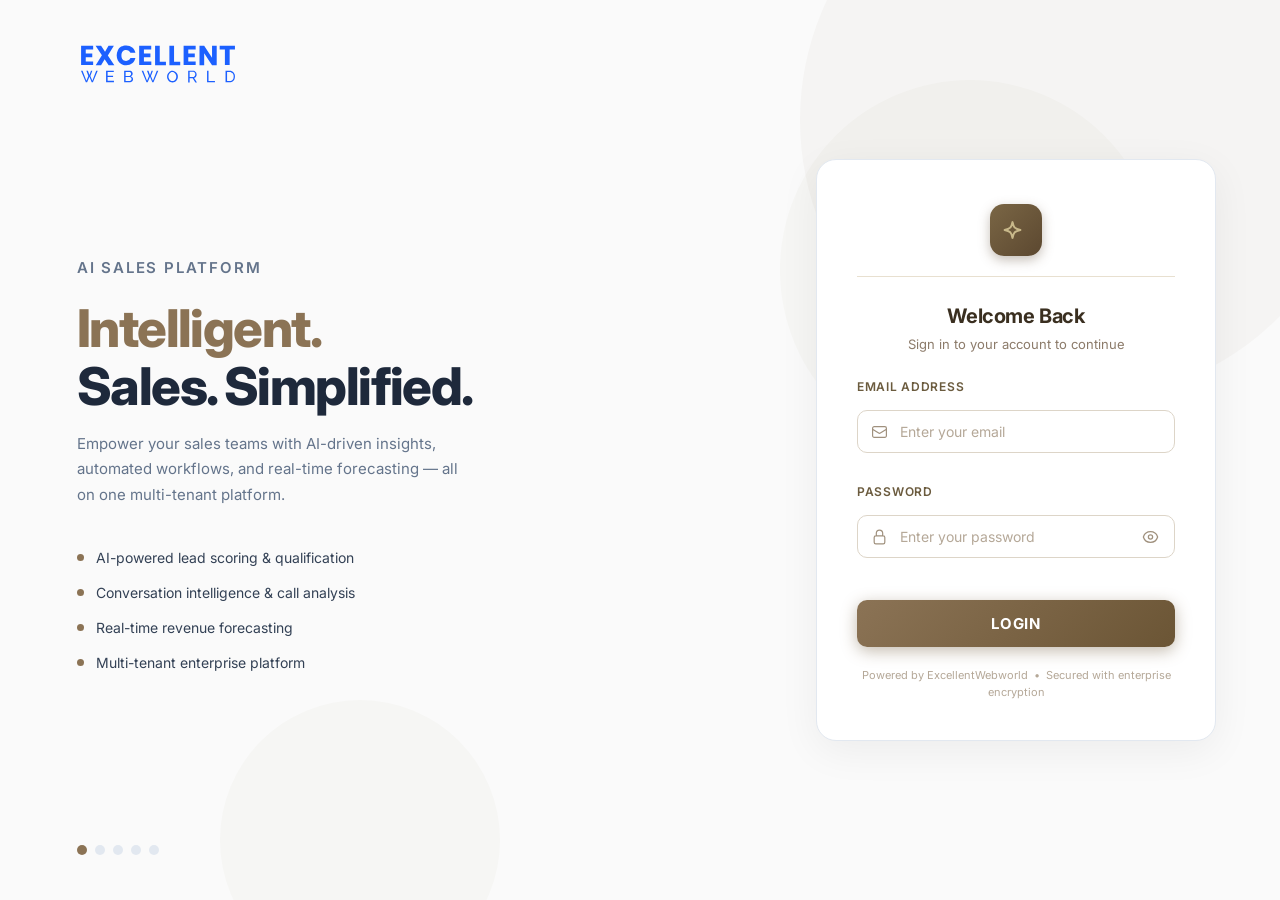
==== frontend/pages/login.html @ ac45c40f "feat: implement initial backend API, database models, migrations, authentication, and frontend UI" ====
<!DOCTYPE html>
<html lang="en">
<head>
  <meta charset="UTF-8" />
  <meta name="viewport" content="width=device-width, initial-scale=1.0" />
  <meta name="description" content="Sign in to AI Sales Assistant — the intelligent SaaS platform for modern sales teams." />
  <title>Sign In — AI Sales Assistant</title>
  <link rel="stylesheet" href="../assets/css/global.css" />
  <link rel="stylesheet" href="../assets/css/login.css" />
</head>
<body>

<div class="login-page" role="main">

  <!-- Decorative circle (third one, placed via element) -->
  <div class="circle-deco" aria-hidden="true"></div>

  <!-- ================================================================
       LEFT — Brand panel
       ================================================================ -->
  <section class="login-brand" aria-hidden="true">

    <!-- Company logo (ExcellentWebworld) — top-left -->
    <div class="brand-logo">
      <svg xmlns="http://www.w3.org/2000/svg" viewBox="0 0 199.9 47.3"
           style="height:38px;width:auto;fill:#1c60ff;" aria-label="ExcellentWebworld">
        <path d="M10.9,5.7v5h8.1v4.4h-8.1v5.3h9.2v4.6H5.1V1h15v4.6h-9.2Z"/>
        <path d="M39.4,25.1l-5-7.4-4.4,7.4h-6.7l7.7-12.4L23.1,1h6.9l4.9,7.3,4.3-7.3h6.7l-7.5,12.1,8.1,12h-7Z"/>
        <path d="M68.8,3.2c2,1.6,3.3,3.8,3.9,6.6h-6.2c-.5-1.1-1.2-2-2.1-2.6-1-.7-2-1-3.4-1s-3.1.6-4.2,1.8c-1.1,1.3-1.5,2.9-1.5,5s.5,3.8,1.5,5c1.1,1.3,2.4,1.8,4.2,1.8s2.4-.3,3.4-1c1-.7,1.6-1.5,2.1-2.6h6.2c-.6,2.7-1.9,4.9-3.9,6.5-2,1.6-4.5,2.4-7.6,2.4s-4.4-.5-6.2-1.5c-1.7-1.1-3.1-2.5-4.1-4.4s-1.5-4-1.5-6.4.5-4.5,1.5-6.4,2.3-3.3,4.1-4.4,3.9-1.5,6.2-1.5c3.1,0,5.6.9,7.6,2.5Z"/>
        <path d="M83.3,5.7v5h8.1v4.4h-8.1v5.3h9.2v4.6h-15.1V1h15v4.6h-9.1Z"/>
        <path d="M103,20.7h7.7v4.5h-13.5V1h5.8v19.6Z"/>
        <path d="M120.8,20.7h7.7v4.5h-13.5V1h5.8v19.6h0Z"/>
        <path d="M138.5,5.7v5h8.1v4.4h-8.1v5.3h9.2v4.6h-15V1h15v4.6h-9.2Z"/>
        <path d="M173.9,25.1h-5.8l-9.8-14.7v14.8h-5.8V1h5.8l9.8,14.9V1h5.8v24.1h0Z"/>
        <path d="M196.6,1v4.6h-6.6v19.4h-5.9V5.7h-6.5V1h19Z"/>
        <path d="M11.9,32.2h1.7l1.9,5,1.9-5h1.7l-2.5,6.3,2.5,5.9,4.8-12.3h1.9l-6,14.3h-1.5l-2.8-6.8-2.9,6.8h-1.6l-6-14.3h1.9l4.8,12.3,2.4-5.9-2.4-6.3Z"/>
        <path d="M46,44.8v1.6h-9.8v-14.4h9.6v1.6h-7.7v4.6h6.8v1.5h-6.8v4.9s7.9,0,7.9,0Z"/>
        <path d="M69.7,42.7c0,.6,0,1.1-.3,1.5s-.5.9-.9,1.2-.9.6-1.4.8-1.1.3-1.6.3h-6.8v-14.4h7.2c.5,0,1,0,1.4.3s.8.5,1.1.9c.3.4.5.8.7,1.2.2.5.2.9.2,1.4s-.2,1.4-.6,1.9-.9,1.1-1.5,1.4c.8.3,1.5.7,1.9,1.4.5.7.7,1.5.7,2.3ZM60.5,33.7v4.8h4.5c.3,0,.6,0,.9-.2.3,0,.5-.3.7-.5s.4-.5.5-.8.2-.6.2-1,0-.7-.2-1-.3-.6-.4-.8c-.2-.2-.4-.4-.7-.5-.2-.2-.5-.2-.8-.2h-4.7ZM67.9,42.4c0-.3,0-.7-.2-1s-.3-.6-.5-.8-.4-.4-.7-.6c-.3,0-.6-.2-.9-.2h-5.1v4.9h5c.3,0,.7,0,1-.2s.6-.3.8-.6c.2-.2.4-.5.5-.8,0-.2,0-.6,0-.9Z"/>
        <path d="M87.3,32.2h1.7l1.9,5,1.9-5h1.7l-2.5,6.3,2.5,5.9,4.8-12.3h1.9l-6,14.3h-1.5l-2.8-6.8-2.9,6.8h-1.5l-6-14.3h1.9l4.8,12.3,2.4-5.9-2.5-6.3Z"/>
        <path d="M118.9,46.6c-1,0-1.9-.2-2.8-.6-.9-.4-1.5-1-2.1-1.6s-1.1-1.5-1.4-2.3-.5-1.7-.5-2.7.2-1.8.5-2.7c.4-.9.8-1.6,1.5-2.3s1.4-1.3,2.1-1.6c.9-.4,1.7-.6,2.7-.6s1.9.2,2.7.7,1.5,1,2.1,1.6,1.1,1.5,1.4,2.3.5,1.7.5,2.6-.2,1.8-.5,2.7c-.4.9-.8,1.6-1.5,2.3-.6.7-1.4,1.2-2.1,1.6-.8.4-1.6.6-2.6.6ZM113.9,39.2c0,.8,0,1.5.4,2.1.2.7.6,1.3,1,1.8.4.5,1,1,1.5,1.3s1.3.5,2,.5,1.5-.2,2-.5,1.2-.8,1.5-1.3.8-1.2,1-1.8.3-1.4.3-2,0-1.5-.4-2.1c-.2-.7-.6-1.3-1-1.8-.5-.5-1-1-1.5-1.3s-1.3-.5-2-.5-1.5.2-2,.5-1.2.8-1.5,1.3-.8,1.2-1,1.8c-.2.7-.3,1.4-.3,2Z"/>
        <path d="M138.4,46.5v-14.4h6.2c.7,0,1.3,0,1.7.4s1,.6,1.4,1.1.7,1,.9,1.5c.2.6.3,1.1.3,1.6s0,1-.2,1.5-.4.9-.6,1.3-.6.7-1,1-.8.5-1.3.6l3.5,5.5h-2l-3.3-5.1h-3.8v5.1h-1.8ZM140.2,39.7h4.4c.4,0,.7,0,1.1-.3s.6-.4.8-.7.4-.6.5-1,.2-.8.2-1.2,0-.8-.2-1.2-.3-.7-.6-1c-.2-.3-.5-.5-.9-.7-.3-.2-.7-.2-1-.2h-4.3v6.1h0Z"/>
        <path d="M161.9,46.5v-14.4h1.8v12.8h8v1.6h-9.9Z"/>
        <path d="M184.9,46.5v-14.4h4.9c1.2,0,2.1.2,3,.6s1.5.9,2.1,1.5c.6.7,1,1.5,1.3,2.3s.4,1.8.4,2.8-.2,2.1-.5,3c-.3.9-.8,1.6-1.4,2.2s-1.4,1.2-2.2,1.5c-.9.4-1.8.5-2.9.5.2,0-4.7,0-4.7,0ZM195,39.2c0-.8,0-1.5-.3-2.2s-.6-1.3-1-1.7c-.5-.5-1-.9-1.6-1.2s-1.4-.4-2.1-.4h-3.2v11.1h3.2c.9,0,1.5,0,2.2-.4s1.2-.7,1.6-1.2c.4-.5.8-1.1,1-1.7,0-.8.2-1.5.2-2.3Z"/>
      </svg>
    </div>

    <!-- Main hero content -->
    <div class="brand-body">
      <!-- Headline -->
      <div class="brand-headline">
        <p class="brand-tagline">AI Sales Platform</p>
        <h1><em>Intelligent.</em><br>Sales. Simplified.</h1>
        <p>
          Empower your sales teams with AI-driven insights, automated workflows,
          and real-time forecasting — all on one multi-tenant platform.
        </p>
      </div>

      <!-- Feature bullets -->
      <ul class="brand-features">
        <li class="brand-feature">
          <span class="brand-feature-dot"></span>
          AI-powered lead scoring &amp; qualification
        </li>
        <li class="brand-feature">
          <span class="brand-feature-dot"></span>
          Conversation intelligence &amp; call analysis
        </li>
        <li class="brand-feature">
          <span class="brand-feature-dot"></span>
          Real-time revenue forecasting
        </li>
        <li class="brand-feature">
          <span class="brand-feature-dot"></span>
          Multi-tenant enterprise platform
        </li>
      </ul>
    </div>

    <!-- Decorative dots nav -->
    <div class="brand-nav-dots" aria-hidden="true">
      <span class="dot active"></span>
      <span class="dot"></span>
      <span class="dot"></span>
      <span class="dot"></span>
      <span class="dot"></span>
    </div>

  </section>

  <!-- ================================================================
       RIGHT — Login card
       ================================================================ -->
  <section class="login-form-panel">

    <!-- Mobile-only logo header (above card on mobile) -->
    <div class="mobile-brand-logo" aria-hidden="true">
      <svg xmlns="http://www.w3.org/2000/svg" viewBox="0 0 199.9 47.3"
           style="height:32px;width:auto;fill:#1c60ff;" aria-label="ExcellentWebworld">
        <path d="M10.9,5.7v5h8.1v4.4h-8.1v5.3h9.2v4.6H5.1V1h15v4.6h-9.2Z"/>
        <path d="M39.4,25.1l-5-7.4-4.4,7.4h-6.7l7.7-12.4L23.1,1h6.9l4.9,7.3,4.3-7.3h6.7l-7.5,12.1,8.1,12h-7Z"/>
        <path d="M68.8,3.2c2,1.6,3.3,3.8,3.9,6.6h-6.2c-.5-1.1-1.2-2-2.1-2.6-1-.7-2-1-3.4-1s-3.1.6-4.2,1.8c-1.1,1.3-1.5,2.9-1.5,5s.5,3.8,1.5,5c1.1,1.3,2.4,1.8,4.2,1.8s2.4-.3,3.4-1c1-.7,1.6-1.5,2.1-2.6h6.2c-.6,2.7-1.9,4.9-3.9,6.5-2,1.6-4.5,2.4-7.6,2.4s-4.4-.5-6.2-1.5c-1.7-1.1-3.1-2.5-4.1-4.4s-1.5-4-1.5-6.4.5-4.5,1.5-6.4,2.3-3.3,4.1-4.4,3.9-1.5,6.2-1.5c3.1,0,5.6.9,7.6,2.5Z"/>
        <path d="M83.3,5.7v5h8.1v4.4h-8.1v5.3h9.2v4.6h-15.1V1h15v4.6h-9.1Z"/>
        <path d="M103,20.7h7.7v4.5h-13.5V1h5.8v19.6Z"/>
        <path d="M120.8,20.7h7.7v4.5h-13.5V1h5.8v19.6h0Z"/>
        <path d="M138.5,5.7v5h8.1v4.4h-8.1v5.3h9.2v4.6h-15V1h15v4.6h-9.2Z"/>
        <path d="M173.9,25.1h-5.8l-9.8-14.7v14.8h-5.8V1h5.8l9.8,14.9V1h5.8v24.1h0Z"/>
        <path d="M196.6,1v4.6h-6.6v19.4h-5.9V5.7h-6.5V1h19Z"/>
        <path d="M11.9,32.2h1.7l1.9,5,1.9-5h1.7l-2.5,6.3,2.5,5.9,4.8-12.3h1.9l-6,14.3h-1.5l-2.8-6.8-2.9,6.8h-1.6l-6-14.3h1.9l4.8,12.3,2.4-5.9-2.4-6.3Z"/>
        <path d="M46,44.8v1.6h-9.8v-14.4h9.6v1.6h-7.7v4.6h6.8v1.5h-6.8v4.9s7.9,0,7.9,0Z"/>
        <path d="M69.7,42.7c0,.6,0,1.1-.3,1.5s-.5.9-.9,1.2-.9.6-1.4.8-1.1.3-1.6.3h-6.8v-14.4h7.2c.5,0,1,0,1.4.3s.8.5,1.1.9c.3.4.5.8.7,1.2.2.5.2.9.2,1.4s-.2,1.4-.6,1.9-.9,1.1-1.5,1.4c.8.3,1.5.7,1.9,1.4.5.7.7,1.5.7,2.3ZM60.5,33.7v4.8h4.5c.3,0,.6,0,.9-.2.3,0,.5-.3.7-.5s.4-.5.5-.8.2-.6.2-1,0-.7-.2-1-.3-.6-.4-.8c-.2-.2-.4-.4-.7-.5-.2-.2-.5-.2-.8-.2h-4.7ZM67.9,42.4c0-.3,0-.7-.2-1s-.3-.6-.5-.8-.4-.4-.7-.6c-.3,0-.6-.2-.9-.2h-5.1v4.9h5c.3,0,.7,0,1-.2s.6-.3.8-.6c.2-.2.4-.5.5-.8,0-.2,0-.6,0-.9Z"/>
        <path d="M87.3,32.2h1.7l1.9,5,1.9-5h1.7l-2.5,6.3,2.5,5.9,4.8-12.3h1.9l-6,14.3h-1.5l-2.8-6.8-2.9,6.8h-1.5l-6-14.3h1.9l4.8,12.3,2.4-5.9-2.5-6.3Z"/>
        <path d="M118.9,46.6c-1,0-1.9-.2-2.8-.6-.9-.4-1.5-1-2.1-1.6s-1.1-1.5-1.4-2.3-.5-1.7-.5-2.7.2-1.8.5-2.7c.4-.9.8-1.6,1.5-2.3s1.4-1.3,2.1-1.6c.9-.4,1.7-.6,2.7-.6s1.9.2,2.7.7,1.5,1,2.1,1.6,1.1,1.5,1.4,2.3.5,1.7.5,2.6-.2,1.8-.5,2.7c-.4.9-.8,1.6-1.5,2.3-.6.7-1.4,1.2-2.1,1.6-.8.4-1.6.6-2.6.6ZM113.9,39.2c0,.8,0,1.5.4,2.1.2.7.6,1.3,1,1.8.4.5,1,1,1.5,1.3s1.3.5,2,.5,1.5-.2,2-.5,1.2-.8,1.5-1.3.8-1.2,1-1.8.3-1.4.3-2,0-1.5-.4-2.1c-.2-.7-.6-1.3-1-1.8-.5-.5-1-1-1.5-1.3s-1.3-.5-2-.5-1.5.2-2,.5-1.2.8-1.5,1.3-.8,1.2-1,1.8c-.2.7-.3,1.4-.3,2Z"/>
        <path d="M138.4,46.5v-14.4h6.2c.7,0,1.3,0,1.7.4s1,.6,1.4,1.1.7,1,.9,1.5c.2.6.3,1.1.3,1.6s0,1-.2,1.5-.4.9-.6,1.3-.6.7-1,1-.8.5-1.3.6l3.5,5.5h-2l-3.3-5.1h-3.8v5.1h-1.8ZM140.2,39.7h4.4c.4,0,.7,0,1.1-.3s.6-.4.8-.7.4-.6.5-1,.2-.8.2-1.2,0-.8-.2-1.2-.3-.7-.6-1c-.2-.3-.5-.5-.9-.7-.3-.2-.7-.2-1-.2h-4.3v6.1h0Z"/>
        <path d="M161.9,46.5v-14.4h1.8v12.8h8v1.6h-9.9Z"/>
        <path d="M184.9,46.5v-14.4h4.9c1.2,0,2.1.2,3,.6s1.5.9,2.1,1.5c.6.7,1,1.5,1.3,2.3s.4,1.8.4,2.8-.2,2.1-.5,3c-.3.9-.8,1.6-1.4,2.2s-1.4,1.2-2.2,1.5c-.9.4-1.8.5-2.9.5.2,0-4.7,0-4.7,0ZM195,39.2c0-.8,0-1.5-.3-2.2s-.6-1.3-1-1.7c-.5-.5-1-.9-1.6-1.2s-1.4-.4-2.1-.4h-3.2v11.1h3.2c.9,0,1.5,0,2.2-.4s1.2-.7,1.6-1.2c.4-.5.8-1.1,1-1.7,0-.8.2-1.5.2-2.3Z"/>
      </svg>
    </div>

    <div class="login-form-container">

      <!-- AI Sales badge mark -->
      <div class="card-logo">
        <div class="card-logo-mark" aria-hidden="true">
          <svg xmlns="http://www.w3.org/2000/svg" fill="none" viewBox="0 0 24 24"
               stroke-width="1.7" stroke="currentColor">
            <path stroke-linecap="round" stroke-linejoin="round"
                  d="M9.813 15.904 9 18.75l-.813-2.846a4.5 4.5 0 0 0-3.09-3.09L2.25 12l2.846-.813a4.5 4.5 0 0 0 3.09-3.09L9 5.25l.813 2.846a4.5 4.5 0 0 0 3.09 3.09L15.75 12l-2.846.813a4.5 4.5 0 0 0-3.09 3.091Z" />
          </svg>
        </div>
      </div>

      <div class="card-divider"></div>

      <!-- Form header -->
      <div class="login-form-header">
        <h2>Welcome Back</h2>
        <p>Sign in to your account to continue</p>
      </div>

      <!-- Error alert -->
      <div
        id="loginError"
        class="alert alert-error"
        role="alert"
        aria-live="polite"
        style="margin-bottom:12px;"
      ></div>

      <!-- Login form -->
      <form id="loginForm" novalidate autocomplete="on">

        <!-- Email -->
        <div class="form-group" style="margin-bottom:14px;">
          <label for="email" class="form-label">Email Address</label>
          <div class="input-icon-wrapper">
            <!-- envelope icon -->
            <svg class="input-icon" xmlns="http://www.w3.org/2000/svg" fill="none"
                 viewBox="0 0 24 24" stroke-width="1.7" stroke="currentColor">
              <path stroke-linecap="round" stroke-linejoin="round"
                    d="M21.75 6.75v10.5a2.25 2.25 0 0 1-2.25 2.25h-15a2.25 2.25 0 0 1-2.25-2.25V6.75m19.5 0A2.25 2.25 0 0 0 19.5 4.5h-15a2.25 2.25 0 0 0-2.25 2.25m19.5 0v.243a2.25 2.25 0 0 1-1.07 1.916l-7.5 4.615a2.25 2.25 0 0 1-2.36 0L3.32 8.91a2.25 2.25 0 0 1-1.07-1.916V6.75" />
            </svg>
            <input
              id="email"
              name="email"
              type="email"
              class="form-input"
              placeholder="Enter your email"
              autocomplete="email"
              required
              aria-required="true"
            />
          </div>
        </div>

        <!-- Password -->
        <div class="form-group" style="margin-bottom:6px;">
          <label for="password" class="form-label">Password</label>
          <div class="input-icon-wrapper input-password-wrapper">
            <!-- lock icon -->
            <svg class="input-icon" xmlns="http://www.w3.org/2000/svg" fill="none"
                 viewBox="0 0 24 24" stroke-width="1.7" stroke="currentColor">
              <path stroke-linecap="round" stroke-linejoin="round"
                    d="M16.5 10.5V6.75a4.5 4.5 0 1 0-9 0v3.75m-.75 11.25h10.5a2.25 2.25 0 0 0 2.25-2.25v-6.75a2.25 2.25 0 0 0-2.25-2.25H6.75a2.25 2.25 0 0 0-2.25 2.25v6.75a2.25 2.25 0 0 0 2.25 2.25Z" />
            </svg>
            <input
              id="password"
              name="password"
              type="password"
              class="form-input"
              placeholder="Enter your password"
              autocomplete="current-password"
              required
              aria-required="true"
            />
            <button
              type="button"
              id="passwordToggle"
              class="btn-password-toggle"
              aria-label="Show password"
            >
              <svg class="icon-eye" xmlns="http://www.w3.org/2000/svg" width="17" height="17"
                   fill="none" viewBox="0 0 24 24" stroke-width="1.8" stroke="currentColor">
                <path stroke-linecap="round" stroke-linejoin="round"
                      d="M2.036 12.322a1.012 1.012 0 0 1 0-.639C3.423 7.51 7.36 4.5 12 4.5c4.638 0 8.573 3.007 9.963 7.178.07.207.07.431 0 .639C20.577 16.49 16.64 19.5 12 19.5c-4.638 0-8.573-3.007-9.963-7.178Z" />
                <path stroke-linecap="round" stroke-linejoin="round" d="M15 12a3 3 0 1 1-6 0 3 3 0 0 1 6 0Z" />
              </svg>
              <svg class="icon-eye-off" xmlns="http://www.w3.org/2000/svg" width="17" height="17"
                   fill="none" viewBox="0 0 24 24" stroke-width="1.8" stroke="currentColor"
                   style="display:none">
                <path stroke-linecap="round" stroke-linejoin="round"
                      d="M3.98 8.223A10.477 10.477 0 0 0 1.934 12C3.226 16.338 7.244 19.5 12 19.5c.993 0 1.953-.138 2.863-.395M6.228 6.228A10.451 10.451 0 0 1 12 4.5c4.756 0 8.773 3.162 10.065 7.498a10.522 10.522 0 0 1-4.293 5.774M6.228 6.228 3 3m3.228 3.228 3.65 3.65m7.894 7.894L21 21m-3.228-3.228-3.65-3.65m0 0a3 3 0 1 0-4.243-4.243m4.242 4.242L9.88 9.88" />
              </svg>
            </button>
          </div>
        </div>

        <!-- Submit -->
        <button
          type="submit"
          id="loginBtn"
          class="btn-login"
          aria-label="Sign in"
          style="margin-top:20px;"
        >
          <span class="btn-login-spinner" aria-hidden="true"></span>
          <span class="btn-login-text">LOGIN</span>
        </button>

      </form>

      <!-- Footer -->
      <p class="login-form-footer">
        Powered by ExcellentWebworld &nbsp;•&nbsp; Secured with enterprise encryption
      </p>

    </div>
  </section>

</div>

<script src="../assets/js/config.js"></script>
<script src="../assets/js/api.js"></script>
<script src="../assets/js/auth.js"></script>
<script src="../assets/js/login.js"></script>

</body>
</html>
---- frontend/assets/css/global.css ----
/**
 * AI Sales Assistant — Global CSS
 * Light mode only. Restrained professional palette.
 * Primary accent: Indigo #4F46E5
 */

/* -----------------------------------------------------------------------
   Google Fonts
   ----------------------------------------------------------------------- */
@import url('https://fonts.googleapis.com/css2?family=Inter:wght@300;400;500;600;700&display=swap');

/* -----------------------------------------------------------------------
   Design Tokens
   ----------------------------------------------------------------------- */
:root {
  /* Brand — warm olive/brown */
  --color-primary:       #8B7355;
  --color-primary-dark:  #6B5535;
  --color-primary-light: #F5F0E6;

  /* Neutrals */
  --color-white:         #FFFFFF;
  --color-gray-50:       #F8FAFC;
  --color-gray-100:      #F1F5F9;
  --color-gray-200:      #E2E8F0;
  --color-gray-300:      #CBD5E1;
  --color-gray-400:      #94A3B8;
  --color-gray-500:      #64748B;
  --color-gray-600:      #475569;
  --color-gray-700:      #334155;
  --color-gray-800:      #1E293B;
  --color-gray-900:      #0F172A;

  /* Semantic */
  --color-text-primary:   var(--color-gray-800);
  --color-text-secondary: var(--color-gray-500);
  --color-text-muted:     var(--color-gray-400);
  --color-border:         var(--color-gray-200);
  --color-bg-body:        var(--color-gray-50);
  --color-bg-surface:     var(--color-white);

  /* Status */
  --color-success:  #10B981;
  --color-warning:  #F59E0B;
  --color-error:    #EF4444;
  --color-info:     #3B82F6;

  /* Spacing */
  --space-1:  4px;
  --space-2:  8px;
  --space-3:  12px;
  --space-4:  16px;
  --space-5:  20px;
  --space-6:  24px;
  --space-8:  32px;
  --space-10: 40px;
  --space-12: 48px;
  --space-16: 64px;

  /* Typography */
  --font-sans: 'Inter', -apple-system, BlinkMacSystemFont, 'Segoe UI', sans-serif;
  --font-size-xs:   11px;
  --font-size-sm:   13px;
  --font-size-base: 14px;
  --font-size-md:   15px;
  --font-size-lg:   16px;
  --font-size-xl:   18px;
  --font-size-2xl:  22px;
  --font-size-3xl:  28px;

  /* Radius */
  --radius-sm:  4px;
  --radius-md:  8px;
  --radius-lg:  12px;
  --radius-xl:  16px;
  --radius-full: 9999px;

  /* Shadows */
  --shadow-xs: 0 1px 2px 0 rgba(0,0,0,.05);
  --shadow-sm: 0 1px 3px 0 rgba(0,0,0,.08), 0 1px 2px -1px rgba(0,0,0,.06);
  --shadow-md: 0 4px 6px -1px rgba(0,0,0,.07), 0 2px 4px -2px rgba(0,0,0,.05);
  --shadow-lg: 0 10px 15px -3px rgba(0,0,0,.08), 0 4px 6px -4px rgba(0,0,0,.05);

  /* Transitions */
  --transition-fast:   150ms ease;
  --transition-normal: 200ms ease;
  --transition-slow:   300ms ease;

  /* Sidebar */
  --sidebar-width: 240px;
  --topbar-height: 60px;
}

/* -----------------------------------------------------------------------
   Reset & Base
   ----------------------------------------------------------------------- */
*, *::before, *::after {
  box-sizing: border-box;
  margin: 0;
  padding: 0;
}

html {
  font-size: 16px;
  -webkit-font-smoothing: antialiased;
  -moz-osx-font-smoothing: grayscale;
  text-rendering: optimizeLegibility;
}

body {
  font-family: var(--font-sans);
  font-size: var(--font-size-base);
  color: var(--color-text-primary);
  background-color: var(--color-bg-body);
  line-height: 1.5;
  min-height: 100vh;
}

a {
  color: var(--color-primary);
  text-decoration: none;
  transition: color var(--transition-fast);
}
a:hover { color: var(--color-primary-dark); }

button, input, select, textarea {
  font-family: inherit;
  font-size: inherit;
}

ul, ol { list-style: none; }

/* -----------------------------------------------------------------------
   Utilities
   ----------------------------------------------------------------------- */
.sr-only {
  position: absolute;
  width: 1px;
  height: 1px;
  padding: 0;
  margin: -1px;
  overflow: hidden;
  clip: rect(0,0,0,0);
  white-space: nowrap;
  border: 0;
}

.text-muted  { color: var(--color-text-muted); }
.text-sm     { font-size: var(--font-size-sm); }
.text-center { text-align: center; }
.font-medium { font-weight: 500; }
.font-semi   { font-weight: 600; }

/* -----------------------------------------------------------------------
   Btn
   ----------------------------------------------------------------------- */
.btn {
  display: inline-flex;
  align-items: center;
  justify-content: center;
  gap: var(--space-2);
  padding: 10px var(--space-5);
  border-radius: var(--radius-md);
  font-size: var(--font-size-sm);
  font-weight: 500;
  cursor: pointer;
  border: 1px solid transparent;
  transition: all var(--transition-normal);
  white-space: nowrap;
  outline: none;
  user-select: none;
}
.btn:focus-visible { box-shadow: 0 0 0 3px rgba(79,70,229,.3); }
.btn:disabled      { opacity: .55; cursor: not-allowed; }

.btn-primary {
  background: var(--color-primary);
  color: #fff;
  border-color: var(--color-primary);
}
.btn-primary:hover:not(:disabled) { background: var(--color-primary-dark); border-color: var(--color-primary-dark); }

.btn-ghost {
  background: transparent;
  color: var(--color-text-secondary);
  border-color: transparent;
}
.btn-ghost:hover:not(:disabled) { background: var(--color-gray-100); color: var(--color-text-primary); }

.btn-full { width: 100%; }

/* -----------------------------------------------------------------------
   Form elements
   ----------------------------------------------------------------------- */
.form-group { display: flex; flex-direction: column; gap: var(--space-2); }

.form-label {
  font-size: var(--font-size-sm);
  font-weight: 500;
  color: var(--color-text-primary);
}

.form-input {
  width: 100%;
  padding: 10px var(--space-4);
  border: 1px solid var(--color-border);
  border-radius: var(--radius-md);
  background: var(--color-white);
  color: var(--color-text-primary);
  font-size: var(--font-size-base);
  transition: border-color var(--transition-fast), box-shadow var(--transition-fast);
  outline: none;
}
.form-input::placeholder { color: var(--color-text-muted); }
.form-input:focus {
  border-color: var(--color-primary);
  box-shadow: 0 0 0 3px rgba(79,70,229,.12);
}
.form-input.error { border-color: var(--color-error); }

/* -----------------------------------------------------------------------
   Alert / message
   ----------------------------------------------------------------------- */
.alert {
  padding: var(--space-3) var(--space-4);
  border-radius: var(--radius-md);
  font-size: var(--font-size-sm);
  display: none;
}
.alert.show   { display: flex; align-items: center; gap: var(--space-2); }
.alert-error  { background: #FEF2F2; color: #991B1B; border: 1px solid #FECACA; }
.alert-success{ background: #F0FDF4; color: #166534; border: 1px solid #BBF7D0; }

/* -----------------------------------------------------------------------
   Badge
   ----------------------------------------------------------------------- */
.badge {
  display: inline-flex;
  align-items: center;
  padding: 2px 10px;
  border-radius: var(--radius-full);
  font-size: var(--font-size-xs);
  font-weight: 600;
  letter-spacing: .03em;
  text-transform: uppercase;
}
.badge-primary { background: var(--color-primary-light); color: var(--color-primary); }
.badge-success { background: #ECFDF5; color: #065F46; }
.badge-warning { background: #FFFBEB; color: #92400E; }
.badge-error   { background: #FEF2F2; color: #991B1B; }
---- frontend/assets/css/login.css ----
/**
 * Login page styles — Warm Olive/Brown palette inspired by reference design.
 * Light mode. Professional & attractive.
 */

/* -----------------------------------------------------------------------
   Page layout — full-page background with floating card
   ----------------------------------------------------------------------- */
/* -----------------------------------------------------------------------
   Page layout — clean light background with floating card
   ----------------------------------------------------------------------- */
.login-page {
  display: flex;
  min-height: 100vh;
  position: relative;
  overflow: hidden;
  background: #FAFAFA; /* clean neutral background */
}

/* Decorative subtle background accents (no heavy dark fills) */
.login-page::before {
  content: '';
  position: absolute;
  width: 560px;
  height: 560px;
  border-radius: 50%;
  background: rgba(139, 115, 85, 0.04);
  top: -160px;
  right: -80px;
  pointer-events: none;
  z-index: 0;
}

.login-page::after {
  content: '';
  position: absolute;
  width: 380px;
  height: 380px;
  border-radius: 50%;
  background: rgba(139, 115, 85, 0.03);
  top: 80px;
  right: 120px;
  pointer-events: none;
  z-index: 0;
}

.circle-deco {
  position: absolute;
  width: 280px;
  height: 280px;
  border-radius: 50%;
  background: rgba(139, 115, 85, 0.03);
  bottom: -80px;
  left: 220px;
  pointer-events: none;
  z-index: 0;
}

/* -----------------------------------------------------------------------
   Left brand content
   ----------------------------------------------------------------------- */
.login-brand {
  flex: 1;
  display: flex;
  flex-direction: column;
  justify-content: space-between;
  padding: clamp(32px, 5vh, 64px) clamp(32px, 6vw, 100px);
  position: relative;
  z-index: 1;
}

.brand-logo {
  margin-bottom: 0;
  display: flex;
  align-items: center;
}

.brand-logo img,
.brand-logo svg {
  height: 42px;
  width: auto;
  filter: none; /* official logo color */
}

/* Center main hero body vertically */
.brand-body {
  margin: auto 0;
  padding: 24px 0;
}

.brand-headline {
  max-width: 460px;
}

.brand-headline h1 {
  font-size: clamp(36px, 4.5vw, 52px);
  font-weight: 800;
  line-height: 1.1;
  color: #1E293B;
  letter-spacing: -.03em;
  margin-bottom: 16px;
}

.brand-headline h1 em {
  font-style: normal;
  color: #8B7355; /* warm brown accent */
}

.brand-tagline {
  font-size: 15px;
  font-weight: 600;
  color: #8B7355;
  text-transform: uppercase;
  letter-spacing: .12em;
  margin-bottom: 20px;
}

.brand-headline p {
  font-size: 15px;
  color: #64748B;
  line-height: 1.7;
  max-width: 400px;
}

/* Feature bullets */
.brand-features {
  margin-top: 40px;
  display: flex;
  flex-direction: column;
  gap: 14px;
}

.brand-feature {
  display: flex;
  align-items: center;
  gap: 12px;
  font-size: 14px;
  color: #334155;
}

.brand-feature-dot {
  width: 7px;
  height: 7px;
  border-radius: 50%;
  background: #8B7355;
  flex-shrink: 0;
}

/* Bottom dots nav */
.brand-nav-dots {
  display: flex;
  gap: 8px;
  margin-top: 0;
}

.dot {
  width: 10px;
  height: 10px;
  border-radius: 50%;
  background: #E2E8F0;
  cursor: pointer;
  transition: background 200ms ease;
}
.dot.active { background: #8B7355; }

/* Mobile logo above card */
.mobile-brand-logo {
  display: none;
  margin-bottom: 24px;
  text-align: center;
}

.mobile-brand-logo svg {
  height: 36px;
  width: auto;
  filter: none;
}

/* -----------------------------------------------------------------------
   Right — form card
   ----------------------------------------------------------------------- */
.login-form-panel {
  display: flex;
  flex-direction: column;
  align-items: center;
  justify-content: center;
  padding: clamp(24px, 4vh, 40px) clamp(32px, 5vw, 80px) clamp(24px, 4vh, 40px) clamp(24px, 3vw, 40px);
  position: relative;
  z-index: 1;
  flex-shrink: 0;
}

.login-form-container {
  background: #FFFFFF;
  border: 1px solid #E2E8F0;
  border-radius: 20px;
  padding: clamp(32px, 5vh, 44px) clamp(24px, 4vw, 40px) clamp(32px, 5vh, 40px);
  width: 100%;
  min-width: 340px;
  max-width: 400px;
  box-shadow: 0 10px 40px rgba(0, 0, 0, 0.06);
  position: relative;
}

/* Logo inside card (AI Sparkle Badge only) */
.card-logo {
  display: flex;
  flex-direction: column;
  align-items: center;
  margin-bottom: 20px;
}

.card-logo-mark {
  width: 52px;
  height: 52px;
  border-radius: 14px;
  background: linear-gradient(135deg, #7A6645 0%, #5C4830 100%);
  display: flex;
  align-items: center;
  justify-content: center;
  margin-bottom: 0;
  box-shadow: 0 4px 12px rgba(92,72,48,.35);
}

.card-logo-mark svg {
  width: 28px;
  height: 28px;
  stroke: #C8B88A;
}

/* Divider */
.card-divider {
  height: 1px;
  background: #E8E0D0;
  margin: 0 0 24px;
}

/* Form header */
.login-form-header {
  margin-bottom: 24px;
  text-align: center;
}

.login-form-header h2 {
  font-size: 20px;
  font-weight: 700;
  color: #3A2F20;
  letter-spacing: -.02em;
  margin-bottom: 4px;
}

.login-form-header p {
  font-size: 13px;
  color: #8C7B6A;
}

/* Form */
#loginForm {
  display: flex;
  flex-direction: column;
  gap: 16px;
}

/* Input with icon */
.input-icon-wrapper {
  position: relative;
}

.input-icon {
  position: absolute;
  left: 14px;
  top: 50%;
  transform: translateY(-50%);
  width: 17px;
  height: 17px;
  color: #A0917E;
  pointer-events: none;
}

.form-input {
  width: 100%;
  padding: 12px 14px 12px 42px;
  border: 1.5px solid #DDD5C8;
  border-radius: 10px;
  background: #FFFFFF;
  color: #3A2F20;
  font-size: 14px;
  font-family: var(--font-sans);
  transition: border-color 150ms ease, box-shadow 150ms ease;
  outline: none;
}

.form-input::placeholder { color: #B5A898; }

.form-input:focus {
  border-color: #8B7355;
  box-shadow: 0 0 0 3px rgba(139,115,85,.15);
}

.form-input.error {
  border-color: #C0392B;
}

/* Password toggle */
.input-password-wrapper {
  position: relative;
}

.input-password-wrapper .form-input {
  padding-right: 44px;
}

.btn-password-toggle {
  position: absolute;
  right: 12px;
  top: 50%;
  transform: translateY(-50%);
  background: none;
  border: none;
  cursor: pointer;
  color: #A0917E;
  padding: 4px;
  display: flex;
  align-items: center;
  border-radius: 4px;
  transition: color 150ms ease;
}
.btn-password-toggle:hover { color: #5C4830; }

/* Submit button */
.btn-login {
  margin-top: 8px;
  padding: 14px;
  font-size: 15px;
  font-weight: 700;
  letter-spacing: .06em;
  text-transform: uppercase;
  border-radius: 10px;
  background: linear-gradient(135deg, #8B7355 0%, #6B5535 100%);
  border: none;
  color: #FFFFFF;
  cursor: pointer;
  width: 100%;
  display: flex;
  align-items: center;
  justify-content: center;
  gap: 8px;
  transition: all 200ms ease;
  box-shadow: 0 4px 16px rgba(107,85,53,.4);
}

.btn-login:hover:not(:disabled) {
  background: linear-gradient(135deg, #7A6440 0%, #5A4428 100%);
  box-shadow: 0 6px 20px rgba(107,85,53,.5);
  transform: translateY(-1px);
}

.btn-login:disabled {
  opacity: .65;
  cursor: not-allowed;
  transform: none;
}

/* Loading spinner */
.btn-login-spinner {
  display: none;
  width: 18px;
  height: 18px;
  border: 2px solid rgba(255,255,255,.4);
  border-top-color: #fff;
  border-radius: 50%;
  animation: spin 0.65s linear infinite;
}
.btn-login.loading .btn-login-text   { display: none; }
.btn-login.loading .btn-login-spinner { display: block; }

@keyframes spin { to { transform: rotate(360deg); } }

/* Alert */
.alert {
  padding: 10px 14px;
  border-radius: 8px;
  font-size: 13px;
  display: none;
  align-items: center;
  gap: 8px;
}
.alert.show  { display: flex; }
.alert-error { background: #FEF0EE; color: #8B2A1E; border: 1px solid #F5C6C0; }

/* Footer */
.login-form-footer {
  margin-top: 20px;
  text-align: center;
  font-size: 11px;
  color: #B5A898;
  line-height: 1.5;
}

/* Form label */
.form-label {
  font-size: 12px;
  font-weight: 600;
  color: #6B5B3E;
  text-transform: uppercase;
  letter-spacing: .06em;
  margin-bottom: 6px;
  display: block;
}

.form-group {
  display: flex;
  flex-direction: column;
}

/* -----------------------------------------------------------------------
   Responsive
   ----------------------------------------------------------------------- */
@media (max-width: 900px) {
  .login-page { flex-direction: column; justify-content: center; align-items: center; }
  .login-brand { display: none; }
  .mobile-brand-logo { display: block; }
  .login-form-panel { padding: 40px 20px; width: 100%; }
  .login-form-container { width: 100%; max-width: 380px; }
}

@media (max-width: 480px) {
  .login-form-container { padding: 32px 24px; }
}
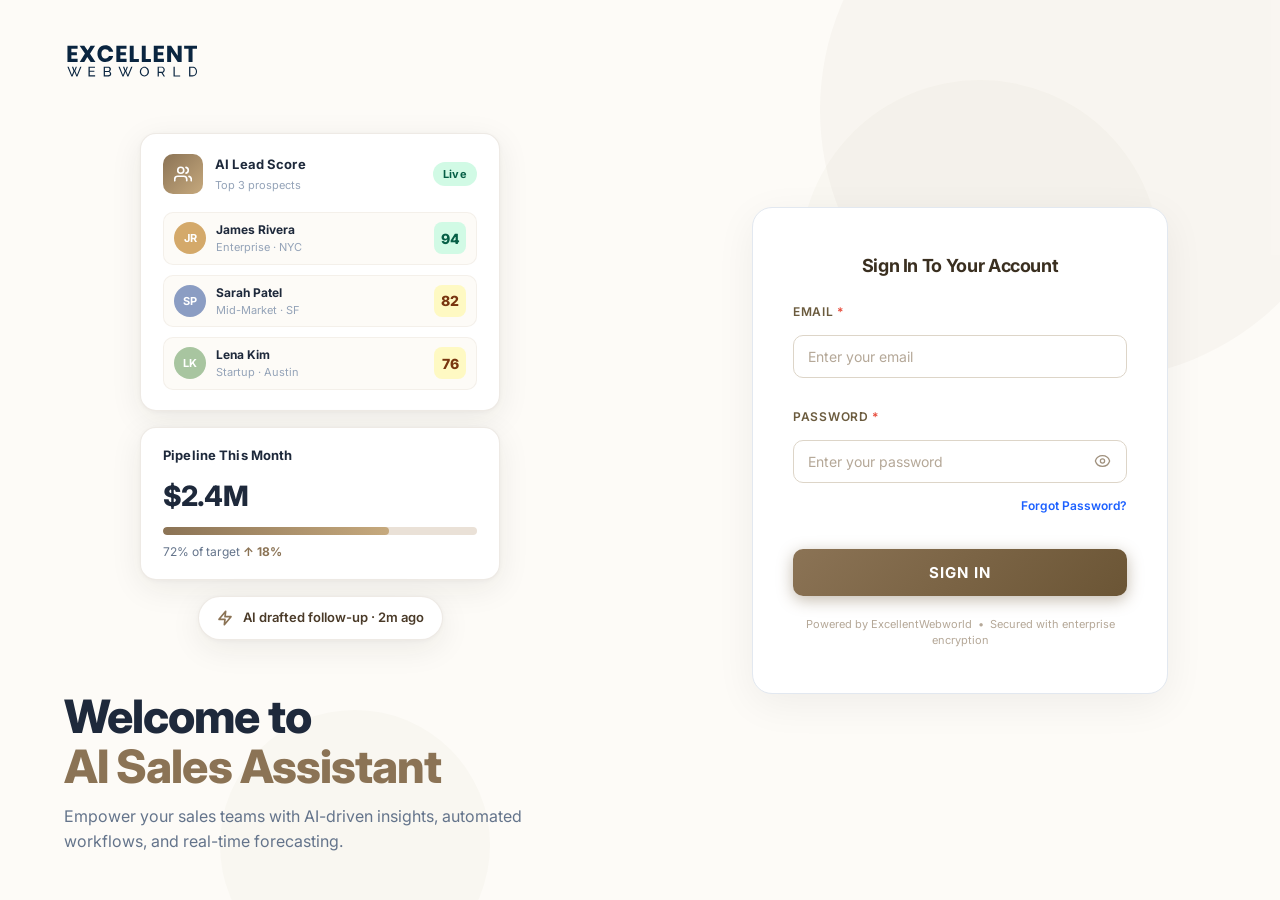
==== commit 2a062602: "feat: add login page frontend and backend environment template" ====
--- a/frontend/pages/login.html
+++ b/frontend/pages/login.html
@@ -20,70 +20,96 @@
        ================================================================ -->
   <section class="login-brand" aria-hidden="true">
 
-    <!-- Company logo (ExcellentWebworld) — top-left -->
-    <div class="brand-logo">
+    <div class="brand-logo" style="position: relative; margin-bottom: 24px;">
       <svg xmlns="http://www.w3.org/2000/svg" viewBox="0 0 199.9 47.3"
-           style="height:38px;width:auto;fill:#1c60ff;" aria-label="ExcellentWebworld">
-        <path d="M10.9,5.7v5h8.1v4.4h-8.1v5.3h9.2v4.6H5.1V1h15v4.6h-9.2Z"/>
-        <path d="M39.4,25.1l-5-7.4-4.4,7.4h-6.7l7.7-12.4L23.1,1h6.9l4.9,7.3,4.3-7.3h6.7l-7.5,12.1,8.1,12h-7Z"/>
-        <path d="M68.8,3.2c2,1.6,3.3,3.8,3.9,6.6h-6.2c-.5-1.1-1.2-2-2.1-2.6-1-.7-2-1-3.4-1s-3.1.6-4.2,1.8c-1.1,1.3-1.5,2.9-1.5,5s.5,3.8,1.5,5c1.1,1.3,2.4,1.8,4.2,1.8s2.4-.3,3.4-1c1-.7,1.6-1.5,2.1-2.6h6.2c-.6,2.7-1.9,4.9-3.9,6.5-2,1.6-4.5,2.4-7.6,2.4s-4.4-.5-6.2-1.5c-1.7-1.1-3.1-2.5-4.1-4.4s-1.5-4-1.5-6.4.5-4.5,1.5-6.4,2.3-3.3,4.1-4.4,3.9-1.5,6.2-1.5c3.1,0,5.6.9,7.6,2.5Z"/>
-        <path d="M83.3,5.7v5h8.1v4.4h-8.1v5.3h9.2v4.6h-15.1V1h15v4.6h-9.1Z"/>
-        <path d="M103,20.7h7.7v4.5h-13.5V1h5.8v19.6Z"/>
-        <path d="M120.8,20.7h7.7v4.5h-13.5V1h5.8v19.6h0Z"/>
-        <path d="M138.5,5.7v5h8.1v4.4h-8.1v5.3h9.2v4.6h-15V1h15v4.6h-9.2Z"/>
-        <path d="M173.9,25.1h-5.8l-9.8-14.7v14.8h-5.8V1h5.8l9.8,14.9V1h5.8v24.1h0Z"/>
-        <path d="M196.6,1v4.6h-6.6v19.4h-5.9V5.7h-6.5V1h19Z"/>
-        <path d="M11.9,32.2h1.7l1.9,5,1.9-5h1.7l-2.5,6.3,2.5,5.9,4.8-12.3h1.9l-6,14.3h-1.5l-2.8-6.8-2.9,6.8h-1.6l-6-14.3h1.9l4.8,12.3,2.4-5.9-2.4-6.3Z"/>
-        <path d="M46,44.8v1.6h-9.8v-14.4h9.6v1.6h-7.7v4.6h6.8v1.5h-6.8v4.9s7.9,0,7.9,0Z"/>
-        <path d="M69.7,42.7c0,.6,0,1.1-.3,1.5s-.5.9-.9,1.2-.9.6-1.4.8-1.1.3-1.6.3h-6.8v-14.4h7.2c.5,0,1,0,1.4.3s.8.5,1.1.9c.3.4.5.8.7,1.2.2.5.2.9.2,1.4s-.2,1.4-.6,1.9-.9,1.1-1.5,1.4c.8.3,1.5.7,1.9,1.4.5.7.7,1.5.7,2.3ZM60.5,33.7v4.8h4.5c.3,0,.6,0,.9-.2.3,0,.5-.3.7-.5s.4-.5.5-.8.2-.6.2-1,0-.7-.2-1-.3-.6-.4-.8c-.2-.2-.4-.4-.7-.5-.2-.2-.5-.2-.8-.2h-4.7ZM67.9,42.4c0-.3,0-.7-.2-1s-.3-.6-.5-.8-.4-.4-.7-.6c-.3,0-.6-.2-.9-.2h-5.1v4.9h5c.3,0,.7,0,1-.2s.6-.3.8-.6c.2-.2.4-.5.5-.8,0-.2,0-.6,0-.9Z"/>
-        <path d="M87.3,32.2h1.7l1.9,5,1.9-5h1.7l-2.5,6.3,2.5,5.9,4.8-12.3h1.9l-6,14.3h-1.5l-2.8-6.8-2.9,6.8h-1.5l-6-14.3h1.9l4.8,12.3,2.4-5.9-2.5-6.3Z"/>
-        <path d="M118.9,46.6c-1,0-1.9-.2-2.8-.6-.9-.4-1.5-1-2.1-1.6s-1.1-1.5-1.4-2.3-.5-1.7-.5-2.7.2-1.8.5-2.7c.4-.9.8-1.6,1.5-2.3s1.4-1.3,2.1-1.6c.9-.4,1.7-.6,2.7-.6s1.9.2,2.7.7,1.5,1,2.1,1.6,1.1,1.5,1.4,2.3.5,1.7.5,2.6-.2,1.8-.5,2.7c-.4.9-.8,1.6-1.5,2.3-.6.7-1.4,1.2-2.1,1.6-.8.4-1.6.6-2.6.6ZM113.9,39.2c0,.8,0,1.5.4,2.1.2.7.6,1.3,1,1.8.4.5,1,1,1.5,1.3s1.3.5,2,.5,1.5-.2,2-.5,1.2-.8,1.5-1.3.8-1.2,1-1.8.3-1.4.3-2,0-1.5-.4-2.1c-.2-.7-.6-1.3-1-1.8-.5-.5-1-1-1.5-1.3s-1.3-.5-2-.5-1.5.2-2,.5-1.2.8-1.5,1.3-.8,1.2-1,1.8c-.2.7-.3,1.4-.3,2Z"/>
-        <path d="M138.4,46.5v-14.4h6.2c.7,0,1.3,0,1.7.4s1,.6,1.4,1.1.7,1,.9,1.5c.2.6.3,1.1.3,1.6s0,1-.2,1.5-.4.9-.6,1.3-.6.7-1,1-.8.5-1.3.6l3.5,5.5h-2l-3.3-5.1h-3.8v5.1h-1.8ZM140.2,39.7h4.4c.4,0,.7,0,1.1-.3s.6-.4.8-.7.4-.6.5-1,.2-.8.2-1.2,0-.8-.2-1.2-.3-.7-.6-1c-.2-.3-.5-.5-.9-.7-.3-.2-.7-.2-1-.2h-4.3v6.1h0Z"/>
-        <path d="M161.9,46.5v-14.4h1.8v12.8h8v1.6h-9.9Z"/>
-        <path d="M184.9,46.5v-14.4h4.9c1.2,0,2.1.2,3,.6s1.5.9,2.1,1.5c.6.7,1,1.5,1.3,2.3s.4,1.8.4,2.8-.2,2.1-.5,3c-.3.9-.8,1.6-1.4,2.2s-1.4,1.2-2.2,1.5c-.9.4-1.8.5-2.9.5.2,0-4.7,0-4.7,0ZM195,39.2c0-.8,0-1.5-.3-2.2s-.6-1.3-1-1.7c-.5-.5-1-.9-1.6-1.2s-1.4-.4-2.1-.4h-3.2v11.1h3.2c.9,0,1.5,0,2.2-.4s1.2-.7,1.6-1.2c.4-.5.8-1.1,1-1.7,0-.8.2-1.5.2-2.3Z"/>
+           style="height:32px;width:auto;" aria-label="ExcellentWebworld">
+        <g fill="#0A2540">
+          <path d="M10.9,5.7v5h8.1v4.4h-8.1v5.3h9.2v4.6H5.1V1h15v4.6h-9.2Z"/>
+          <path d="M39.4,25.1l-5-7.4-4.4,7.4h-6.7l7.7-12.4L23.1,1h6.9l4.9,7.3,4.3-7.3h6.7l-7.5,12.1,8.1,12h-7Z"/>
+          <path d="M68.8,3.2c2,1.6,3.3,3.8,3.9,6.6h-6.2c-.5-1.1-1.2-2-2.1-2.6-1-.7-2-1-3.4-1s-3.1.6-4.2,1.8c-1.1,1.3-1.5,2.9-1.5,5s.5,3.8,1.5,5c1.1,1.3,2.4,1.8,4.2,1.8s2.4-.3,3.4-1c1-.7,1.6-1.5,2.1-2.6h6.2c-.6,2.7-1.9,4.9-3.9,6.5-2,1.6-4.5,2.4-7.6,2.4s-4.4-.5-6.2-1.5c-1.7-1.1-3.1-2.5-4.1-4.4s-1.5-4-1.5-6.4.5-4.5,1.5-6.4,2.3-3.3,4.1-4.4,3.9-1.5,6.2-1.5c3.1,0,5.6.9,7.6,2.5Z"/>
+          <path d="M83.3,5.7v5h8.1v4.4h-8.1v5.3h9.2v4.6h-15.1V1h15v4.6h-9.1Z"/>
+          <path d="M103,20.7h7.7v4.5h-13.5V1h5.8v19.6Z"/>
+          <path d="M120.8,20.7h7.7v4.5h-13.5V1h5.8v19.6h0Z"/>
+          <path d="M138.5,5.7v5h8.1v4.4h-8.1v5.3h9.2v4.6h-15V1h15v4.6h-9.2Z"/>
+          <path d="M173.9,25.1h-5.8l-9.8-14.7v14.8h-5.8V1h5.8l9.8,14.9V1h5.8v24.1h0Z"/>
+          <path d="M196.6,1v4.6h-6.6v19.4h-5.9V5.7h-6.5V1h19Z"/>
+        </g>
+        <g fill="#0A2540">
+          <path d="M11.9,32.2h1.7l1.9,5,1.9-5h1.7l-2.5,6.3,2.5,5.9,4.8-12.3h1.9l-6,14.3h-1.5l-2.8-6.8-2.9,6.8h-1.6l-6-14.3h1.9l4.8,12.3,2.4-5.9-2.4-6.3Z"/>
+          <path d="M46,44.8v1.6h-9.8v-14.4h9.6v1.6h-7.7v4.6h6.8v1.5h-6.8v4.9s7.9,0,7.9,0Z"/>
+          <path d="M69.7,42.7c0,.6,0,1.1-.3,1.5s-.5.9-.9,1.2-.9.6-1.4.8-1.1.3-1.6.3h-6.8v-14.4h7.2c.5,0,1,0,1.4.3s.8.5,1.1.9c.3.4.5.8.7,1.2.2.5.2.9.2,1.4s-.2,1.4-.6,1.9-.9,1.1-1.5,1.4c.8.3,1.5.7,1.9,1.4.5.7.7,1.5.7,2.3ZM60.5,33.7v4.8h4.5c.3,0,.6,0,.9-.2.3,0,.5-.3.7-.5s.4-.5.5-.8.2-.6.2-1,0-.7-.2-1-.3-.6-.4-.8c-.2-.2-.4-.4-.7-.5-.2-.2-.5-.2-.8-.2h-4.7ZM67.9,42.4c0-.3,0-.7-.2-1s-.3-.6-.5-.8-.4-.4-.7-.6c-.3,0-.6-.2-.9-.2h-5.1v4.9h5c.3,0,.7,0,1-.2s.6-.3.8-.6c.2-.2.4-.5.5-.8,0-.2,0-.6,0-.9Z"/>
+          <path d="M87.3,32.2h1.7l1.9,5,1.9-5h1.7l-2.5,6.3,2.5,5.9,4.8-12.3h1.9l-6,14.3h-1.5l-2.8-6.8-2.9,6.8h-1.5l-6-14.3h1.9l4.8,12.3,2.4-5.9-2.5-6.3Z"/>
+          <path d="M118.9,46.6c-1,0-1.9-.2-2.8-.6-.9-.4-1.5-1-2.1-1.6s-1.1-1.5-1.4-2.3-.5-1.7-.5-2.7.2-1.8.5-2.7c.4-.9.8-1.6,1.5-2.3s1.4-1.3,2.1-1.6c.9-.4,1.7-.6,2.7-.6s1.9.2,2.7.7,1.5,1,2.1,1.6,1.1,1.5,1.4,2.3.5,1.7.5,2.6-.2,1.8-.5,2.7c-.4.9-.8,1.6-1.5,2.3-.6.7-1.4,1.2-2.1,1.6-.8.4-1.6.6-2.6.6ZM113.9,39.2c0,.8,0,1.5.4,2.1.2.7.6,1.3,1,1.8.4.5,1,1,1.5,1.3s1.3.5,2,.5,1.5-.2,2-.5,1.2-.8,1.5-1.3.8-1.2,1-1.8.3-1.4.3-2,0-1.5-.4-2.1c-.2-.7-.6-1.3-1-1.8-.5-.5-1-1-1.5-1.3s-1.3-.5-2-.5-1.5.2-2,.5-1.2.8-1.5,1.3-.8,1.2-1,1.8c-.2.7-.3,1.4-.3,2Z"/>
+          <path d="M138.4,46.5v-14.4h6.2c.7,0,1.3,0,1.7.4s1,.6,1.4,1.1.7,1,.9,1.5c.2.6.3,1.1.3,1.6s0,1-.2,1.5-.4.9-.6,1.3-.6.7-1,1-.8.5-1.3.6l3.5,5.5h-2l-3.3-5.1h-3.8v5.1h-1.8ZM140.2,39.7h4.4c.4,0,.7,0,1.1-.3s.6-.4.8-.7.4-.6.5-1,.2-.8.2-1.2,0-.8-.2-1.2-.3-.7-.6-1c-.2-.3-.5-.5-.9-.7-.3-.2-.7-.2-1-.2h-4.3v6.1h0Z"/>
+          <path d="M161.9,46.5v-14.4h1.8v12.8h8v1.6h-9.9Z"/>
+          <path d="M184.9,46.5v-14.4h4.9c1.2,0,2.1.2,3,.6s1.5.9,2.1,1.5c.6.7,1,1.5,1.3,2.3s.4,1.8.4,2.8-.2,2.1-.5,3c-.3.9-.8,1.6-1.4,2.2s-1.4,1.2-2.2,1.5c-.9.4-1.8.5-2.9.5.2,0-4.7,0-4.7,0ZM195,39.2c0-.8,0-1.5-.3-2.2s-.6-1.3-1-1.7c-.5-.5-1-.9-1.6-1.2s-1.4-.4-2.1-.4h-3.2v11.1h3.2c.9,0,1.5,0,2.2-.4s1.2-.7,1.6-1.2c.4-.5.8-1.1,1-1.7,0-.8.2-1.5.2-2.3Z"/>
+        </g>
       </svg>
     </div>
 
-    <!-- Main hero content -->
-    <div class="brand-body">
-      <!-- Headline -->
-      <div class="brand-headline">
-        <p class="brand-tagline">AI Sales Platform</p>
-        <h1><em>Intelligent.</em><br>Sales. Simplified.</h1>
-        <p>
-          Empower your sales teams with AI-driven insights, automated workflows,
-          and real-time forecasting — all on one multi-tenant platform.
-        </p>
-      </div>
-
-      <!-- Feature bullets -->
-      <ul class="brand-features">
-        <li class="brand-feature">
-          <span class="brand-feature-dot"></span>
-          AI-powered lead scoring &amp; qualification
-        </li>
-        <li class="brand-feature">
-          <span class="brand-feature-dot"></span>
-          Conversation intelligence &amp; call analysis
-        </li>
-        <li class="brand-feature">
-          <span class="brand-feature-dot"></span>
-          Real-time revenue forecasting
-        </li>
-        <li class="brand-feature">
-          <span class="brand-feature-dot"></span>
-          Multi-tenant enterprise platform
-        </li>
-      </ul>
-    </div>
-
-    <!-- Decorative dots nav -->
-    <div class="brand-nav-dots" aria-hidden="true">
-      <span class="dot active"></span>
-      <span class="dot"></span>
-      <span class="dot"></span>
-      <span class="dot"></span>
-      <span class="dot"></span>
+    <div class="brand-hero-image">
+
+      <!-- Floating card 1 — Lead Score -->
+      <div class="hero-card hero-card--main float-anim-1">
+        <div class="hero-card__header">
+          <div class="hero-card__icon" style="background: linear-gradient(135deg,#8B7355,#C6A97D);">
+            <svg width="18" height="18" viewBox="0 0 24 24" fill="none" stroke="#fff" stroke-width="2.2" stroke-linecap="round" stroke-linejoin="round">
+              <path d="M17 21v-2a4 4 0 0 0-4-4H5a4 4 0 0 0-4 4v2"/><circle cx="9" cy="7" r="4"/>
+              <path d="M23 21v-2a4 4 0 0 0-3-3.87"/><path d="M16 3.13a4 4 0 0 1 0 7.75"/>
+            </svg>
+          </div>
+          <div>
+            <div class="hero-card__label">AI Lead Score</div>
+            <div class="hero-card__sublabel">Top 3 prospects</div>
+          </div>
+          <div class="hero-card__badge hero-card__badge--green">Live</div>
+        </div>
+        <div class="hero-card__leads">
+          <div class="hero-card__lead-row">
+            <div class="hero-card__avatar" style="background:#D4A96A;">JR</div>
+            <div class="hero-card__lead-info"><strong>James Rivera</strong><span>Enterprise · NYC</span></div>
+            <div class="hero-card__score score--high">94</div>
+          </div>
+          <div class="hero-card__lead-row">
+            <div class="hero-card__avatar" style="background:#8B9DC3;">SP</div>
+            <div class="hero-card__lead-info"><strong>Sarah Patel</strong><span>Mid-Market · SF</span></div>
+            <div class="hero-card__score score--med">82</div>
+          </div>
+          <div class="hero-card__lead-row">
+            <div class="hero-card__avatar" style="background:#A8C5A0;">LK</div>
+            <div class="hero-card__lead-info"><strong>Lena Kim</strong><span>Startup · Austin</span></div>
+            <div class="hero-card__score score--med">76</div>
+          </div>
+        </div>
+      </div>
+
+      <!-- Floating card 2 — Pipeline -->
+      <div class="hero-card hero-card--sm float-anim-2">
+        <div class="hero-card__label" style="margin-bottom:10px;">Pipeline This Month</div>
+        <div class="hero-card__pipeline-value">$2.4M</div>
+        <div class="hero-card__pipeline-bar-wrap">
+          <div class="hero-card__pipeline-bar" style="width:72%;background:linear-gradient(90deg,#8B7355,#C6A97D);"></div>
+        </div>
+        <div class="hero-card__pipeline-meta">72% of target <span style="color:#8B7355;font-weight:700;">↑ 18%</span></div>
+      </div>
+
+      <!-- Floating card 3 — AI action -->
+      <div class="hero-card hero-card--pill float-anim-3">
+        <svg width="16" height="16" viewBox="0 0 24 24" fill="none" stroke="#8B7355" stroke-width="2.5" stroke-linecap="round" stroke-linejoin="round"><polygon points="13 2 3 14 12 14 11 22 21 10 12 10 13 2"/></svg>
+        <span>AI drafted follow-up · 2m ago</span>
+      </div>
+
+    </div>
+
+
+    <div class="brand-bottom-text" style="margin-top: 24px; max-width: 480px; text-align: left;">
+      <h1 class="brand-welcome" style="margin-bottom: 12px; font-size: clamp(32px, 4vw, 46px); line-height: 1.1;">
+        Welcome to<br>
+        <span class="brand-highlight" style="white-space: nowrap;">AI Sales Assistant</span>
+      </h1>
+      <p class="brand-description" style="font-size: 16px; line-height: 1.6; margin: 0;">
+        Empower your sales teams with AI-driven insights, automated workflows, and real-time forecasting.
+      </p>
     </div>
 
   </section>
@@ -96,46 +122,36 @@
     <!-- Mobile-only logo header (above card on mobile) -->
     <div class="mobile-brand-logo" aria-hidden="true">
       <svg xmlns="http://www.w3.org/2000/svg" viewBox="0 0 199.9 47.3"
-           style="height:32px;width:auto;fill:#1c60ff;" aria-label="ExcellentWebworld">
-        <path d="M10.9,5.7v5h8.1v4.4h-8.1v5.3h9.2v4.6H5.1V1h15v4.6h-9.2Z"/>
-        <path d="M39.4,25.1l-5-7.4-4.4,7.4h-6.7l7.7-12.4L23.1,1h6.9l4.9,7.3,4.3-7.3h6.7l-7.5,12.1,8.1,12h-7Z"/>
-        <path d="M68.8,3.2c2,1.6,3.3,3.8,3.9,6.6h-6.2c-.5-1.1-1.2-2-2.1-2.6-1-.7-2-1-3.4-1s-3.1.6-4.2,1.8c-1.1,1.3-1.5,2.9-1.5,5s.5,3.8,1.5,5c1.1,1.3,2.4,1.8,4.2,1.8s2.4-.3,3.4-1c1-.7,1.6-1.5,2.1-2.6h6.2c-.6,2.7-1.9,4.9-3.9,6.5-2,1.6-4.5,2.4-7.6,2.4s-4.4-.5-6.2-1.5c-1.7-1.1-3.1-2.5-4.1-4.4s-1.5-4-1.5-6.4.5-4.5,1.5-6.4,2.3-3.3,4.1-4.4,3.9-1.5,6.2-1.5c3.1,0,5.6.9,7.6,2.5Z"/>
-        <path d="M83.3,5.7v5h8.1v4.4h-8.1v5.3h9.2v4.6h-15.1V1h15v4.6h-9.1Z"/>
-        <path d="M103,20.7h7.7v4.5h-13.5V1h5.8v19.6Z"/>
-        <path d="M120.8,20.7h7.7v4.5h-13.5V1h5.8v19.6h0Z"/>
-        <path d="M138.5,5.7v5h8.1v4.4h-8.1v5.3h9.2v4.6h-15V1h15v4.6h-9.2Z"/>
-        <path d="M173.9,25.1h-5.8l-9.8-14.7v14.8h-5.8V1h5.8l9.8,14.9V1h5.8v24.1h0Z"/>
-        <path d="M196.6,1v4.6h-6.6v19.4h-5.9V5.7h-6.5V1h19Z"/>
-        <path d="M11.9,32.2h1.7l1.9,5,1.9-5h1.7l-2.5,6.3,2.5,5.9,4.8-12.3h1.9l-6,14.3h-1.5l-2.8-6.8-2.9,6.8h-1.6l-6-14.3h1.9l4.8,12.3,2.4-5.9-2.4-6.3Z"/>
-        <path d="M46,44.8v1.6h-9.8v-14.4h9.6v1.6h-7.7v4.6h6.8v1.5h-6.8v4.9s7.9,0,7.9,0Z"/>
-        <path d="M69.7,42.7c0,.6,0,1.1-.3,1.5s-.5.9-.9,1.2-.9.6-1.4.8-1.1.3-1.6.3h-6.8v-14.4h7.2c.5,0,1,0,1.4.3s.8.5,1.1.9c.3.4.5.8.7,1.2.2.5.2.9.2,1.4s-.2,1.4-.6,1.9-.9,1.1-1.5,1.4c.8.3,1.5.7,1.9,1.4.5.7.7,1.5.7,2.3ZM60.5,33.7v4.8h4.5c.3,0,.6,0,.9-.2.3,0,.5-.3.7-.5s.4-.5.5-.8.2-.6.2-1,0-.7-.2-1-.3-.6-.4-.8c-.2-.2-.4-.4-.7-.5-.2-.2-.5-.2-.8-.2h-4.7ZM67.9,42.4c0-.3,0-.7-.2-1s-.3-.6-.5-.8-.4-.4-.7-.6c-.3,0-.6-.2-.9-.2h-5.1v4.9h5c.3,0,.7,0,1-.2s.6-.3.8-.6c.2-.2.4-.5.5-.8,0-.2,0-.6,0-.9Z"/>
-        <path d="M87.3,32.2h1.7l1.9,5,1.9-5h1.7l-2.5,6.3,2.5,5.9,4.8-12.3h1.9l-6,14.3h-1.5l-2.8-6.8-2.9,6.8h-1.5l-6-14.3h1.9l4.8,12.3,2.4-5.9-2.5-6.3Z"/>
-        <path d="M118.9,46.6c-1,0-1.9-.2-2.8-.6-.9-.4-1.5-1-2.1-1.6s-1.1-1.5-1.4-2.3-.5-1.7-.5-2.7.2-1.8.5-2.7c.4-.9.8-1.6,1.5-2.3s1.4-1.3,2.1-1.6c.9-.4,1.7-.6,2.7-.6s1.9.2,2.7.7,1.5,1,2.1,1.6,1.1,1.5,1.4,2.3.5,1.7.5,2.6-.2,1.8-.5,2.7c-.4.9-.8,1.6-1.5,2.3-.6.7-1.4,1.2-2.1,1.6-.8.4-1.6.6-2.6.6ZM113.9,39.2c0,.8,0,1.5.4,2.1.2.7.6,1.3,1,1.8.4.5,1,1,1.5,1.3s1.3.5,2,.5,1.5-.2,2-.5,1.2-.8,1.5-1.3.8-1.2,1-1.8.3-1.4.3-2,0-1.5-.4-2.1c-.2-.7-.6-1.3-1-1.8-.5-.5-1-1-1.5-1.3s-1.3-.5-2-.5-1.5.2-2,.5-1.2.8-1.5,1.3-.8,1.2-1,1.8c-.2.7-.3,1.4-.3,2Z"/>
-        <path d="M138.4,46.5v-14.4h6.2c.7,0,1.3,0,1.7.4s1,.6,1.4,1.1.7,1,.9,1.5c.2.6.3,1.1.3,1.6s0,1-.2,1.5-.4.9-.6,1.3-.6.7-1,1-.8.5-1.3.6l3.5,5.5h-2l-3.3-5.1h-3.8v5.1h-1.8ZM140.2,39.7h4.4c.4,0,.7,0,1.1-.3s.6-.4.8-.7.4-.6.5-1,.2-.8.2-1.2,0-.8-.2-1.2-.3-.7-.6-1c-.2-.3-.5-.5-.9-.7-.3-.2-.7-.2-1-.2h-4.3v6.1h0Z"/>
-        <path d="M161.9,46.5v-14.4h1.8v12.8h8v1.6h-9.9Z"/>
-        <path d="M184.9,46.5v-14.4h4.9c1.2,0,2.1.2,3,.6s1.5.9,2.1,1.5c.6.7,1,1.5,1.3,2.3s.4,1.8.4,2.8-.2,2.1-.5,3c-.3.9-.8,1.6-1.4,2.2s-1.4,1.2-2.2,1.5c-.9.4-1.8.5-2.9.5.2,0-4.7,0-4.7,0ZM195,39.2c0-.8,0-1.5-.3-2.2s-.6-1.3-1-1.7c-.5-.5-1-.9-1.6-1.2s-1.4-.4-2.1-.4h-3.2v11.1h3.2c.9,0,1.5,0,2.2-.4s1.2-.7,1.6-1.2c.4-.5.8-1.1,1-1.7,0-.8.2-1.5.2-2.3Z"/>
+           style="height:32px;width:auto;" aria-label="ExcellentWebworld">
+        <g fill="#0A2540">
+          <path d="M10.9,5.7v5h8.1v4.4h-8.1v5.3h9.2v4.6H5.1V1h15v4.6h-9.2Z"/>
+          <path d="M39.4,25.1l-5-7.4-4.4,7.4h-6.7l7.7-12.4L23.1,1h6.9l4.9,7.3,4.3-7.3h6.7l-7.5,12.1,8.1,12h-7Z"/>
+          <path d="M68.8,3.2c2,1.6,3.3,3.8,3.9,6.6h-6.2c-.5-1.1-1.2-2-2.1-2.6-1-.7-2-1-3.4-1s-3.1.6-4.2,1.8c-1.1,1.3-1.5,2.9-1.5,5s.5,3.8,1.5,5c1.1,1.3,2.4,1.8,4.2,1.8s2.4-.3,3.4-1c1-.7,1.6-1.5,2.1-2.6h6.2c-.6,2.7-1.9,4.9-3.9,6.5-2,1.6-4.5,2.4-7.6,2.4s-4.4-.5-6.2-1.5c-1.7-1.1-3.1-2.5-4.1-4.4s-1.5-4-1.5-6.4.5-4.5,1.5-6.4,2.3-3.3,4.1-4.4,3.9-1.5,6.2-1.5c3.1,0,5.6.9,7.6,2.5Z"/>
+          <path d="M83.3,5.7v5h8.1v4.4h-8.1v5.3h9.2v4.6h-15.1V1h15v4.6h-9.1Z"/>
+          <path d="M103,20.7h7.7v4.5h-13.5V1h5.8v19.6Z"/>
+          <path d="M120.8,20.7h7.7v4.5h-13.5V1h5.8v19.6h0Z"/>
+          <path d="M138.5,5.7v5h8.1v4.4h-8.1v5.3h9.2v4.6h-15V1h15v4.6h-9.2Z"/>
+          <path d="M173.9,25.1h-5.8l-9.8-14.7v14.8h-5.8V1h5.8l9.8,14.9V1h5.8v24.1h0Z"/>
+          <path d="M196.6,1v4.6h-6.6v19.4h-5.9V5.7h-6.5V1h19Z"/>
+        </g>
+        <g fill="#0A2540">
+          <path d="M11.9,32.2h1.7l1.9,5,1.9-5h1.7l-2.5,6.3,2.5,5.9,4.8-12.3h1.9l-6,14.3h-1.5l-2.8-6.8-2.9,6.8h-1.6l-6-14.3h1.9l4.8,12.3,2.4-5.9-2.4-6.3Z"/>
+          <path d="M46,44.8v1.6h-9.8v-14.4h9.6v1.6h-7.7v4.6h6.8v1.5h-6.8v4.9s7.9,0,7.9,0Z"/>
+          <path d="M69.7,42.7c0,.6,0,1.1-.3,1.5s-.5.9-.9,1.2-.9.6-1.4.8-1.1.3-1.6.3h-6.8v-14.4h7.2c.5,0,1,0,1.4.3s.8.5,1.1.9c.3.4.5.8.7,1.2.2.5.2.9.2,1.4s-.2,1.4-.6,1.9-.9,1.1-1.5,1.4c.8.3,1.5.7,1.9,1.4.5.7.7,1.5.7,2.3ZM60.5,33.7v4.8h4.5c.3,0,.6,0,.9-.2.3,0,.5-.3.7-.5s.4-.5.5-.8.2-.6.2-1,0-.7-.2-1-.3-.6-.4-.8c-.2-.2-.4-.4-.7-.5-.2-.2-.5-.2-.8-.2h-4.7ZM67.9,42.4c0-.3,0-.7-.2-1s-.3-.6-.5-.8-.4-.4-.7-.6c-.3,0-.6-.2-.9-.2h-5.1v4.9h5c.3,0,.7,0,1-.2s.6-.3.8-.6c.2-.2.4-.5.5-.8,0-.2,0-.6,0-.9Z"/>
+          <path d="M87.3,32.2h1.7l1.9,5,1.9-5h1.7l-2.5,6.3,2.5,5.9,4.8-12.3h1.9l-6,14.3h-1.5l-2.8-6.8-2.9,6.8h-1.5l-6-14.3h1.9l4.8,12.3,2.4-5.9-2.5-6.3Z"/>
+          <path d="M118.9,46.6c-1,0-1.9-.2-2.8-.6-.9-.4-1.5-1-2.1-1.6s-1.1-1.5-1.4-2.3-.5-1.7-.5-2.7.2-1.8.5-2.7c.4-.9.8-1.6,1.5-2.3s1.4-1.3,2.1-1.6c.9-.4,1.7-.6,2.7-.6s1.9.2,2.7.7,1.5,1,2.1,1.6,1.1,1.5,1.4,2.3.5,1.7.5,2.6-.2,1.8-.5,2.7c-.4.9-.8,1.6-1.5,2.3-.6.7-1.4,1.2-2.1,1.6-.8.4-1.6.6-2.6.6ZM113.9,39.2c0,.8,0,1.5.4,2.1.2.7.6,1.3,1,1.8.4.5,1,1,1.5,1.3s1.3.5,2,.5,1.5-.2,2-.5,1.2-.8,1.5-1.3.8-1.2,1-1.8.3-1.4.3-2,0-1.5-.4-2.1c-.2-.7-.6-1.3-1-1.8-.5-.5-1-1-1.5-1.3s-1.3-.5-2-.5-1.5.2-2,.5-1.2.8-1.5,1.3-.8,1.2-1,1.8c-.2.7-.3,1.4-.3,2Z"/>
+          <path d="M138.4,46.5v-14.4h6.2c.7,0,1.3,0,1.7.4s1,.6,1.4,1.1.7,1,.9,1.5c.2.6.3,1.1.3,1.6s0,1-.2,1.5-.4.9-.6,1.3-.6.7-1,1-.8.5-1.3.6l3.5,5.5h-2l-3.3-5.1h-3.8v5.1h-1.8ZM140.2,39.7h4.4c.4,0,.7,0,1.1-.3s.6-.4.8-.7.4-.6.5-1,.2-.8.2-1.2,0-.8-.2-1.2-.3-.7-.6-1c-.2-.3-.5-.5-.9-.7-.3-.2-.7-.2-1-.2h-4.3v6.1h0Z"/>
+          <path d="M161.9,46.5v-14.4h1.8v12.8h8v1.6h-9.9Z"/>
+          <path d="M184.9,46.5v-14.4h4.9c1.2,0,2.1.2,3,.6s1.5.9,2.1,1.5c.6.7,1,1.5,1.3,2.3s.4,1.8.4,2.8-.2,2.1-.5,3c-.3.9-.8,1.6-1.4,2.2s-1.4,1.2-2.2,1.5c-.9.4-1.8.5-2.9.5.2,0-4.7,0-4.7,0ZM195,39.2c0-.8,0-1.5-.3-2.2s-.6-1.3-1-1.7c-.5-.5-1-.9-1.6-1.2s-1.4-.4-2.1-.4h-3.2v11.1h3.2c.9,0,1.5,0,2.2-.4s1.2-.7,1.6-1.2c.4-.5.8-1.1,1-1.7,0-.8.2-1.5.2-2.3Z"/>
+        </g>
       </svg>
     </div>
 
     <div class="login-form-container">
-
-      <!-- AI Sales badge mark -->
-      <div class="card-logo">
-        <div class="card-logo-mark" aria-hidden="true">
-          <svg xmlns="http://www.w3.org/2000/svg" fill="none" viewBox="0 0 24 24"
-               stroke-width="1.7" stroke="currentColor">
-            <path stroke-linecap="round" stroke-linejoin="round"
-                  d="M9.813 15.904 9 18.75l-.813-2.846a4.5 4.5 0 0 0-3.09-3.09L2.25 12l2.846-.813a4.5 4.5 0 0 0 3.09-3.09L9 5.25l.813 2.846a4.5 4.5 0 0 0 3.09 3.09L15.75 12l-2.846.813a4.5 4.5 0 0 0-3.09 3.091Z" />
-          </svg>
-        </div>
-      </div>
-
-      <div class="card-divider"></div>
 
       <!-- Form header -->
       <div class="login-form-header">
-        <h2>Welcome Back</h2>
-        <p>Sign in to your account to continue</p>
+        <h2>Sign In To Your Account</h2>
       </div>
 
       <!-- Error alert -->
@@ -152,14 +168,8 @@
 
         <!-- Email -->
         <div class="form-group" style="margin-bottom:14px;">
-          <label for="email" class="form-label">Email Address</label>
-          <div class="input-icon-wrapper">
-            <!-- envelope icon -->
-            <svg class="input-icon" xmlns="http://www.w3.org/2000/svg" fill="none"
-                 viewBox="0 0 24 24" stroke-width="1.7" stroke="currentColor">
-              <path stroke-linecap="round" stroke-linejoin="round"
-                    d="M21.75 6.75v10.5a2.25 2.25 0 0 1-2.25 2.25h-15a2.25 2.25 0 0 1-2.25-2.25V6.75m19.5 0A2.25 2.25 0 0 0 19.5 4.5h-15a2.25 2.25 0 0 0-2.25 2.25m19.5 0v.243a2.25 2.25 0 0 1-1.07 1.916l-7.5 4.615a2.25 2.25 0 0 1-2.36 0L3.32 8.91a2.25 2.25 0 0 1-1.07-1.916V6.75" />
-            </svg>
+          <label for="email" class="form-label">Email <span class="required-star">*</span></label>
+          <div class="input-wrapper">
             <input
               id="email"
               name="email"
@@ -175,14 +185,8 @@
 
         <!-- Password -->
         <div class="form-group" style="margin-bottom:6px;">
-          <label for="password" class="form-label">Password</label>
-          <div class="input-icon-wrapper input-password-wrapper">
-            <!-- lock icon -->
-            <svg class="input-icon" xmlns="http://www.w3.org/2000/svg" fill="none"
-                 viewBox="0 0 24 24" stroke-width="1.7" stroke="currentColor">
-              <path stroke-linecap="round" stroke-linejoin="round"
-                    d="M16.5 10.5V6.75a4.5 4.5 0 1 0-9 0v3.75m-.75 11.25h10.5a2.25 2.25 0 0 0 2.25-2.25v-6.75a2.25 2.25 0 0 0-2.25-2.25H6.75a2.25 2.25 0 0 0-2.25 2.25v6.75a2.25 2.25 0 0 0 2.25 2.25Z" />
-            </svg>
+          <label for="password" class="form-label">Password <span class="required-star">*</span></label>
+          <div class="input-wrapper input-password-wrapper">
             <input
               id="password"
               name="password"
@@ -213,6 +217,9 @@
               </svg>
             </button>
           </div>
+          <div class="forgot-password-container">
+            <a href="#" class="forgot-password-link">Forgot Password?</a>
+          </div>
         </div>
 
         <!-- Submit -->
@@ -221,10 +228,10 @@
           id="loginBtn"
           class="btn-login"
           aria-label="Sign in"
-          style="margin-top:20px;"
+          style="margin-top:12px;"
         >
           <span class="btn-login-spinner" aria-hidden="true"></span>
-          <span class="btn-login-text">LOGIN</span>
+          <span class="btn-login-text">Sign In</span>
         </button>
 
       </form>
--- a/frontend/assets/css/global.css
+++ b/frontend/assets/css/global.css
@@ -46,27 +46,27 @@
   --color-info:     #3B82F6;
 
   /* Spacing */
-  --space-1:  4px;
-  --space-2:  8px;
-  --space-3:  12px;
-  --space-4:  16px;
-  --space-5:  20px;
-  --space-6:  24px;
-  --space-8:  32px;
-  --space-10: 40px;
-  --space-12: 48px;
-  --space-16: 64px;
+  --space-1:  0.25rem;
+  --space-2:  0.5rem;
+  --space-3:  0.75rem;
+  --space-4:  1rem;
+  --space-5:  1.25rem;
+  --space-6:  1.5rem;
+  --space-8:  2rem;
+  --space-10: 2.5rem;
+  --space-12: 3rem;
+  --space-16: 4rem;
 
   /* Typography */
   --font-sans: 'Inter', -apple-system, BlinkMacSystemFont, 'Segoe UI', sans-serif;
-  --font-size-xs:   11px;
-  --font-size-sm:   13px;
-  --font-size-base: 14px;
-  --font-size-md:   15px;
-  --font-size-lg:   16px;
-  --font-size-xl:   18px;
-  --font-size-2xl:  22px;
-  --font-size-3xl:  28px;
+  --font-size-xs:   0.6875rem;
+  --font-size-sm:   0.8125rem;
+  --font-size-base: 0.875rem;
+  --font-size-md:   0.9375rem;
+  --font-size-lg:   1rem;
+  --font-size-xl:   1.125rem;
+  --font-size-2xl:  1.375rem;
+  --font-size-3xl:  1.75rem;
 
   /* Radius */
   --radius-sm:  4px;
@@ -87,8 +87,8 @@
   --transition-slow:   300ms ease;
 
   /* Sidebar */
-  --sidebar-width: 240px;
-  --topbar-height: 60px;
+  --sidebar-width: 15rem;
+  --topbar-height: 3.75rem;
 }
 
 /* -----------------------------------------------------------------------
@@ -105,6 +105,16 @@
   -webkit-font-smoothing: antialiased;
   -moz-osx-font-smoothing: grayscale;
   text-rendering: optimizeLegibility;
+}
+
+/* Responsive Media */
+img, picture, video {
+  max-width: 100%;
+  height: auto;
+  display: block;
+}
+svg {
+  max-width: 100%;
 }
 
 body {
--- a/frontend/assets/css/login.css
+++ b/frontend/assets/css/login.css
@@ -14,15 +14,15 @@
   min-height: 100vh;
   position: relative;
   overflow: hidden;
-  background: #FAFAFA; /* clean neutral background */
+  background: #FDFBF7; /* slight warm background */
 }
 
 /* Decorative subtle background accents (no heavy dark fills) */
 .login-page::before {
   content: '';
   position: absolute;
-  width: 560px;
-  height: 560px;
+  width: min(60vh, 35rem);
+  height: min(60vh, 35rem);
   border-radius: 50%;
   background: rgba(139, 115, 85, 0.04);
   top: -160px;
@@ -34,8 +34,8 @@
 .login-page::after {
   content: '';
   position: absolute;
-  width: 380px;
-  height: 380px;
+  width: min(40vh, 24rem);
+  height: min(40vh, 24rem);
   border-radius: 50%;
   background: rgba(139, 115, 85, 0.03);
   top: 80px;
@@ -46,8 +46,8 @@
 
 .circle-deco {
   position: absolute;
-  width: 280px;
-  height: 280px;
+  width: min(30vh, 18rem);
+  height: min(30vh, 18rem);
   border-radius: 50%;
   background: rgba(139, 115, 85, 0.03);
   bottom: -80px;
@@ -61,107 +61,59 @@
    ----------------------------------------------------------------------- */
 .login-brand {
   flex: 1;
+  flex-basis: 50%;
   display: flex;
   flex-direction: column;
   justify-content: space-between;
-  padding: clamp(32px, 5vh, 64px) clamp(32px, 6vw, 100px);
+  align-items: flex-start;
+  padding: clamp(32px, 5vh, 64px) clamp(32px, 5vw, 64px);
   position: relative;
   z-index: 1;
 }
 
-.brand-logo {
-  margin-bottom: 0;
-  display: flex;
-  align-items: center;
-}
-
-.brand-logo img,
-.brand-logo svg {
-  height: 42px;
+.brand-centered-content {
+  display: flex;
+  flex-direction: column;
+  align-items: center;
+  text-align: center;
+  width: 100%;
+  max-width: 38rem;
+}
+
+.brand-logo-box {
+  background: #FFFFFF;
+  border-radius: 12px;
+  padding: 16px 24px;
+  box-shadow: 0 8px 24px rgba(0, 0, 0, 0.04);
+  margin-bottom: 24px;
+  display: inline-flex;
+  align-items: center;
+  justify-content: center;
+}
+
+.brand-logo-box svg {
+  height: 38px;
   width: auto;
-  filter: none; /* official logo color */
-}
-
-/* Center main hero body vertically */
-.brand-body {
-  margin: auto 0;
-  padding: 24px 0;
-}
-
-.brand-headline {
-  max-width: 460px;
-}
-
-.brand-headline h1 {
-  font-size: clamp(36px, 4.5vw, 52px);
+}
+
+.brand-welcome {
+  font-size: clamp(28px, 3vw, 36px);
   font-weight: 800;
-  line-height: 1.1;
   color: #1E293B;
-  letter-spacing: -.03em;
   margin-bottom: 16px;
-}
-
-.brand-headline h1 em {
-  font-style: normal;
-  color: #8B7355; /* warm brown accent */
-}
-
-.brand-tagline {
-  font-size: 15px;
-  font-weight: 600;
-  color: #8B7355;
-  text-transform: uppercase;
-  letter-spacing: .12em;
-  margin-bottom: 20px;
-}
-
-.brand-headline p {
+  letter-spacing: -0.02em;
+}
+
+.brand-highlight {
+  color: #8B7355; /* Warm olive primary color */
+  white-space: nowrap;
+}
+
+.brand-description {
   font-size: 15px;
   color: #64748B;
-  line-height: 1.7;
-  max-width: 400px;
-}
-
-/* Feature bullets */
-.brand-features {
-  margin-top: 40px;
-  display: flex;
-  flex-direction: column;
-  gap: 14px;
-}
-
-.brand-feature {
-  display: flex;
-  align-items: center;
-  gap: 12px;
-  font-size: 14px;
-  color: #334155;
-}
-
-.brand-feature-dot {
-  width: 7px;
-  height: 7px;
-  border-radius: 50%;
-  background: #8B7355;
-  flex-shrink: 0;
-}
-
-/* Bottom dots nav */
-.brand-nav-dots {
-  display: flex;
-  gap: 8px;
-  margin-top: 0;
-}
-
-.dot {
-  width: 10px;
-  height: 10px;
-  border-radius: 50%;
-  background: #E2E8F0;
-  cursor: pointer;
-  transition: background 200ms ease;
-}
-.dot.active { background: #8B7355; }
+  line-height: 1.6;
+}
 
 /* Mobile logo above card */
 .mobile-brand-logo {
@@ -180,24 +132,25 @@
    Right — form card
    ----------------------------------------------------------------------- */
 .login-form-panel {
-  display: flex;
-  flex-direction: column;
-  align-items: center;
-  justify-content: center;
-  padding: clamp(24px, 4vh, 40px) clamp(32px, 5vw, 80px) clamp(24px, 4vh, 40px) clamp(24px, 3vw, 40px);
+  flex: 1;
+  flex-basis: 50%;
+  display: flex;
+  flex-direction: column;
+  align-items: center;
+  justify-content: center;
+  padding: clamp(24px, 4vh, 40px) clamp(24px, 5vw, 60px);
   position: relative;
   z-index: 1;
-  flex-shrink: 0;
 }
 
 .login-form-container {
   background: #FFFFFF;
   border: 1px solid #E2E8F0;
-  border-radius: 20px;
-  padding: clamp(32px, 5vh, 44px) clamp(24px, 4vw, 40px) clamp(32px, 5vh, 40px);
+  border-radius: 1.25rem;
+  padding: clamp(2rem, 5vh, 2.75rem) clamp(1.5rem, 4vw, 2.5rem);
   width: 100%;
-  min-width: 340px;
-  max-width: 400px;
+  max-width: 26rem;
+  margin-inline: auto;
   box-shadow: 0 10px 40px rgba(0, 0, 0, 0.06);
   position: relative;
 }
@@ -242,7 +195,7 @@
 }
 
 .login-form-header h2 {
-  font-size: 20px;
+  font-size: 18px;
   font-weight: 700;
   color: #3A2F20;
   letter-spacing: -.02em;
@@ -279,7 +232,7 @@
 
 .form-input {
   width: 100%;
-  padding: 12px 14px 12px 42px;
+  padding: 12px 14px;
   border: 1.5px solid #DDD5C8;
   border-radius: 10px;
   background: #FFFFFF;
@@ -413,6 +366,27 @@
   flex-direction: column;
 }
 
+.required-star {
+  color: #E74C3C;
+}
+
+.forgot-password-container {
+  display: flex;
+  justify-content: flex-end;
+  margin-top: 6px;
+}
+
+.forgot-password-link {
+  font-size: 12px;
+  font-weight: 600;
+  color: #1c60ff;
+  text-decoration: none;
+}
+.forgot-password-link:hover {
+  text-decoration: underline;
+  color: #3A2F20;
+}
+
 /* -----------------------------------------------------------------------
    Responsive
    ----------------------------------------------------------------------- */
@@ -427,3 +401,220 @@
 @media (max-width: 480px) {
   .login-form-container { padding: 32px 24px; }
 }
+
+
+/* -----------------------------------------------------------------------
+   Hero illustration cards
+   ----------------------------------------------------------------------- */
+.brand-hero-image {
+  flex: 1;
+  display: flex;
+  flex-direction: column;
+  align-items: center;
+  justify-content: center;
+  width: 100%;
+  position: relative;
+  gap: 16px;
+  padding: 8px 0;
+}
+
+/* Base card */
+.hero-card {
+  background: #FFFFFF;
+  border: 1px solid rgba(139, 115, 85, 0.15);
+  border-radius: 16px;
+  padding: 20px 22px;
+  box-shadow: 0 8px 32px rgba(44, 34, 24, 0.08), 0 1px 4px rgba(44,34,24,0.04);
+  width: 100%;
+  max-width: 360px;
+}
+
+/* Main large card */
+.hero-card--main {
+  max-width: 360px;
+}
+
+/* Small pipeline card */
+.hero-card--sm {
+  max-width: 360px;
+  padding: 18px 22px;
+}
+
+/* Pill notification card */
+.hero-card--pill {
+  max-width: 300px;
+  padding: 11px 18px;
+  border-radius: 50px;
+  display: flex;
+  align-items: center;
+  gap: 10px;
+  font-size: 13px;
+  font-weight: 600;
+  color: #4A3A28;
+  width: auto;
+}
+
+/* Card header row */
+.hero-card__header {
+  display: flex;
+  align-items: center;
+  gap: 12px;
+  margin-bottom: 18px;
+}
+
+.hero-card__icon {
+  width: 40px;
+  height: 40px;
+  border-radius: 10px;
+  display: flex;
+  align-items: center;
+  justify-content: center;
+  flex-shrink: 0;
+}
+
+.hero-card__label {
+  font-size: 13px;
+  font-weight: 700;
+  color: #1E293B;
+  letter-spacing: 0.01em;
+}
+
+.hero-card__sublabel {
+  font-size: 11px;
+  color: #94A3B8;
+  margin-top: 2px;
+}
+
+.hero-card__badge {
+  margin-left: auto;
+  font-size: 11px;
+  font-weight: 700;
+  padding: 4px 10px;
+  border-radius: 20px;
+  letter-spacing: 0.03em;
+}
+.hero-card__badge--green {
+  background: #D1FAE5;
+  color: #065F46;
+}
+
+/* Lead rows */
+.hero-card__leads { display: flex; flex-direction: column; gap: 10px; }
+
+.hero-card__lead-row {
+  display: flex;
+  align-items: center;
+  gap: 10px;
+  padding: 8px 10px;
+  background: #FDFBF7;
+  border-radius: 10px;
+  border: 1px solid rgba(139,115,85,0.08);
+}
+
+.hero-card__avatar {
+  width: 32px;
+  height: 32px;
+  border-radius: 50%;
+  display: flex;
+  align-items: center;
+  justify-content: center;
+  font-size: 11px;
+  font-weight: 700;
+  color: #fff;
+  flex-shrink: 0;
+}
+
+.hero-card__lead-info {
+  flex: 1;
+  display: flex;
+  flex-direction: column;
+}
+.hero-card__lead-info strong {
+  font-size: 12px;
+  font-weight: 700;
+  color: #1E293B;
+}
+.hero-card__lead-info span {
+  font-size: 11px;
+  color: #94A3B8;
+}
+
+.hero-card__score {
+  font-size: 14px;
+  font-weight: 800;
+  width: 32px;
+  height: 32px;
+  border-radius: 8px;
+  display: flex;
+  align-items: center;
+  justify-content: center;
+  flex-shrink: 0;
+}
+.score--high { background: #D1FAE5; color: #065F46; }
+.score--med  { background: #FEF9C3; color: #78350F; }
+
+/* Pipeline card internals */
+.hero-card__pipeline-value {
+  font-size: 28px;
+  font-weight: 800;
+  color: #1E293B;
+  letter-spacing: -0.03em;
+  margin-bottom: 10px;
+}
+.hero-card__pipeline-bar-wrap {
+  height: 8px;
+  background: #EAE1D7;
+  border-radius: 20px;
+  overflow: hidden;
+  margin-bottom: 8px;
+}
+.hero-card__pipeline-bar {
+  height: 100%;
+  border-radius: 20px;
+  animation: growPipeline 1.4s cubic-bezier(0.2,0.8,0.2,1) forwards;
+  transform-origin: left;
+  transform: scaleX(0);
+}
+.hero-card__pipeline-meta {
+  font-size: 12px;
+  color: #64748B;
+}
+
+/* Float animations */
+.float-anim-1 {
+  animation: floatCard1 5s ease-in-out infinite;
+}
+.float-anim-2 {
+  animation: floatCard2 6s ease-in-out infinite;
+  animation-delay: 0.8s;
+}
+.float-anim-3 {
+  animation: floatCard3 4.5s ease-in-out infinite;
+  animation-delay: 1.5s;
+}
+
+/* Slide-in entrance */
+.hero-card--main  { animation: slideUp 0.7s cubic-bezier(0.2,0.8,0.2,1) both, floatCard1 5s 0.7s ease-in-out infinite; }
+.hero-card--sm    { animation: slideUp 0.7s 0.2s cubic-bezier(0.2,0.8,0.2,1) both, floatCard2 6s 0.9s ease-in-out infinite; }
+.hero-card--pill  { animation: slideUp 0.6s 0.4s cubic-bezier(0.2,0.8,0.2,1) both, floatCard3 4.5s 1.9s ease-in-out infinite; }
+
+@keyframes slideUp {
+  from { opacity: 0; transform: translateY(24px); }
+  to   { opacity: 1; transform: translateY(0); }
+}
+
+@keyframes floatCard1 {
+  0%, 100% { transform: translateY(0px); }
+  50%       { transform: translateY(-7px); }
+}
+@keyframes floatCard2 {
+  0%, 100% { transform: translateY(0px); }
+  50%       { transform: translateY(-5px); }
+}
+@keyframes floatCard3 {
+  0%, 100% { transform: translateY(0px); }
+  50%       { transform: translateY(-9px); }
+}
+@keyframes growPipeline {
+  to { transform: scaleX(1); }
+}
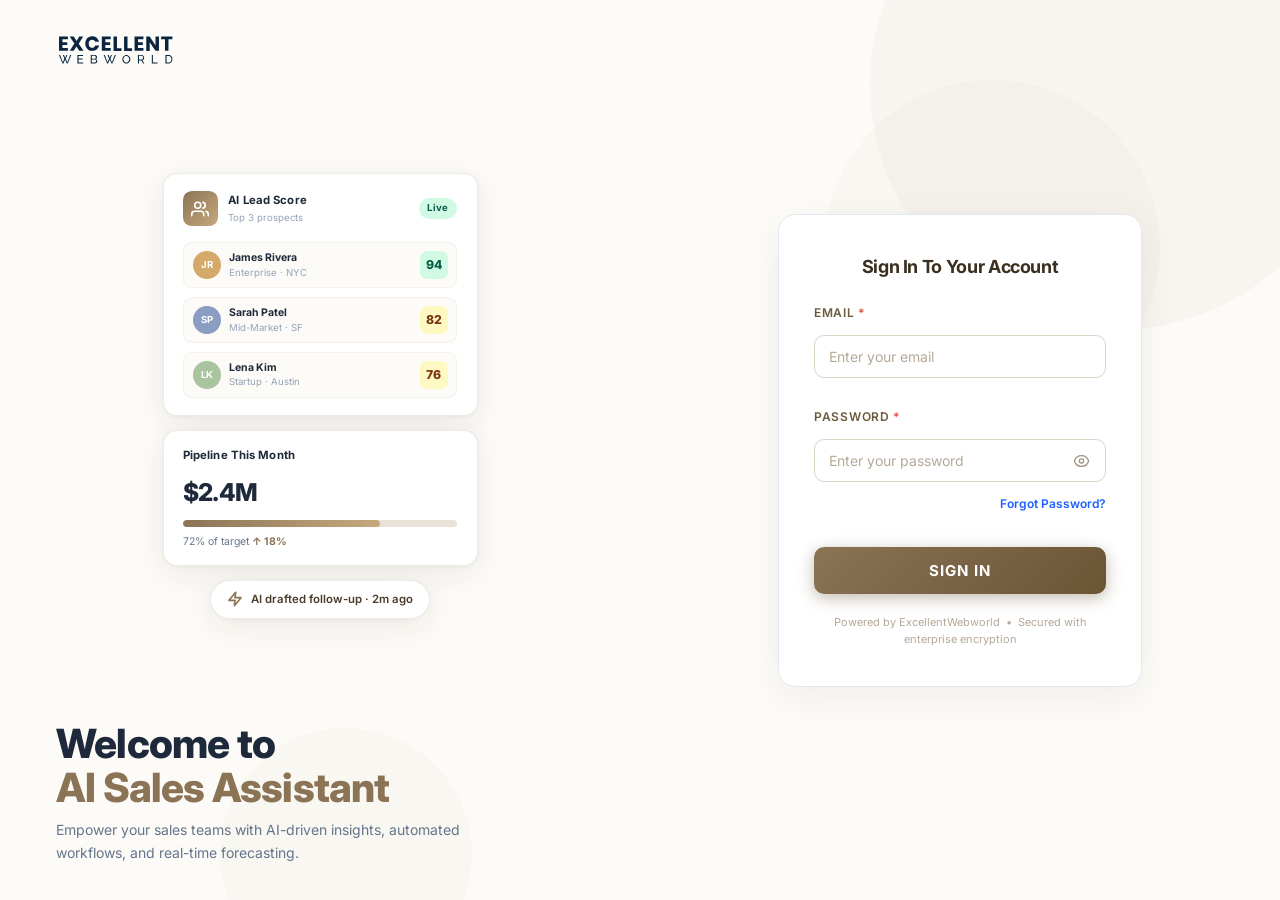
==== commit 482f9c4b: "feat: add login page and global stylesheets" ====
--- a/frontend/pages/login.html
+++ b/frontend/pages/login.html
@@ -20,9 +20,9 @@
        ================================================================ -->
   <section class="login-brand" aria-hidden="true">
 
-    <div class="brand-logo" style="position: relative; margin-bottom: 24px;">
+    <div class="brand-logo">
       <svg xmlns="http://www.w3.org/2000/svg" viewBox="0 0 199.9 47.3"
-           style="height:32px;width:auto;" aria-label="ExcellentWebworld">
+           style="height:2rem;width:auto;" aria-label="ExcellentWebworld">
         <g fill="#0A2540">
           <path d="M10.9,5.7v5h8.1v4.4h-8.1v5.3h9.2v4.6H5.1V1h15v4.6h-9.2Z"/>
           <path d="M39.4,25.1l-5-7.4-4.4,7.4h-6.7l7.7-12.4L23.1,1h6.9l4.9,7.3,4.3-7.3h6.7l-7.5,12.1,8.1,12h-7Z"/>
@@ -102,12 +102,12 @@
     </div>
 
 
-    <div class="brand-bottom-text" style="margin-top: 24px; max-width: 480px; text-align: left;">
-      <h1 class="brand-welcome" style="margin-bottom: 12px; font-size: clamp(32px, 4vw, 46px); line-height: 1.1;">
+    <div class="brand-bottom-text">
+      <h1 class="brand-welcome">
         Welcome to<br>
         <span class="brand-highlight" style="white-space: nowrap;">AI Sales Assistant</span>
       </h1>
-      <p class="brand-description" style="font-size: 16px; line-height: 1.6; margin: 0;">
+      <p class="brand-description">
         Empower your sales teams with AI-driven insights, automated workflows, and real-time forecasting.
       </p>
     </div>
--- a/frontend/assets/css/global.css
+++ b/frontend/assets/css/global.css
@@ -105,6 +105,15 @@
   -webkit-font-smoothing: antialiased;
   -moz-osx-font-smoothing: grayscale;
   text-rendering: optimizeLegibility;
+}
+
+/* Fluid root scaling for smaller laptops and tight heights */
+@media (max-width: 1366px), (max-height: 850px) {
+  html { font-size: 14px; }
+}
+
+@media (max-width: 1024px), (max-height: 700px) {
+  html { font-size: 12px; }
 }
 
 /* Responsive Media */
--- a/frontend/assets/css/login.css
+++ b/frontend/assets/css/login.css
@@ -13,8 +13,9 @@
   display: flex;
   min-height: 100vh;
   position: relative;
-  overflow: hidden;
-  background: #FDFBF7; /* slight warm background */
+  overflow-x: hidden;
+  overflow-y: auto;
+  background: #FDFBF7;
 }
 
 /* Decorative subtle background accents (no heavy dark fills) */
@@ -66,7 +67,7 @@
   flex-direction: column;
   justify-content: space-between;
   align-items: flex-start;
-  padding: clamp(32px, 5vh, 64px) clamp(32px, 5vw, 64px);
+  padding: clamp(1rem, 4vh, 4rem) clamp(2rem, 5vw, 4rem);
   position: relative;
   z-index: 1;
 }
@@ -80,12 +81,23 @@
   max-width: 38rem;
 }
 
+.brand-logo {
+  position: relative;
+  margin-bottom: clamp(0.5rem, 3vh, 1.5rem);
+}
+
+.brand-bottom-text {
+  margin-top: clamp(0.5rem, 3vh, 1.5rem);
+  max-width: 30rem;
+  text-align: left;
+}
+
 .brand-logo-box {
   background: #FFFFFF;
-  border-radius: 12px;
-  padding: 16px 24px;
+  border-radius: 0.75rem;
+  padding: 1rem 1.5rem;
   box-shadow: 0 8px 24px rgba(0, 0, 0, 0.04);
-  margin-bottom: 24px;
+  margin-bottom: 1.5rem;
   display: inline-flex;
   align-items: center;
   justify-content: center;
@@ -97,11 +109,12 @@
 }
 
 .brand-welcome {
-  font-size: clamp(28px, 3vw, 36px);
+  font-size: clamp(2rem, 4vw, 2.875rem);
   font-weight: 800;
   color: #1E293B;
-  margin-bottom: 16px;
+  margin-bottom: clamp(0.25rem, 1vh, 0.75rem);
   letter-spacing: -0.02em;
+  line-height: 1.1;
 }
 
 .brand-highlight {
@@ -110,9 +123,10 @@
 }
 
 .brand-description {
-  font-size: 15px;
+  font-size: 1rem;
   color: #64748B;
   line-height: 1.6;
+  margin: 0;
 }
 
 /* Mobile logo above card */
@@ -414,41 +428,41 @@
   justify-content: center;
   width: 100%;
   position: relative;
-  gap: 16px;
-  padding: 8px 0;
+  gap: clamp(0.5rem, 2vh, 1rem);
+  padding: clamp(0.25rem, 1vh, 0.5rem) 0;
 }
 
 /* Base card */
 .hero-card {
   background: #FFFFFF;
   border: 1px solid rgba(139, 115, 85, 0.15);
-  border-radius: 16px;
-  padding: 20px 22px;
+  border-radius: 1rem;
+  padding: 1.25rem 1.375rem;
   box-shadow: 0 8px 32px rgba(44, 34, 24, 0.08), 0 1px 4px rgba(44,34,24,0.04);
   width: 100%;
-  max-width: 360px;
+  max-width: 22.5rem;
 }
 
 /* Main large card */
 .hero-card--main {
-  max-width: 360px;
+  max-width: 22.5rem;
 }
 
 /* Small pipeline card */
 .hero-card--sm {
-  max-width: 360px;
-  padding: 18px 22px;
+  max-width: 22.5rem;
+  padding: 1.125rem 1.375rem;
 }
 
 /* Pill notification card */
 .hero-card--pill {
-  max-width: 300px;
-  padding: 11px 18px;
-  border-radius: 50px;
-  display: flex;
-  align-items: center;
-  gap: 10px;
-  font-size: 13px;
+  max-width: 18.75rem;
+  padding: 0.6875rem 1.125rem;
+  border-radius: 3rem;
+  display: flex;
+  align-items: center;
+  gap: 0.625rem;
+  font-size: 0.8125rem;
   font-weight: 600;
   color: #4A3A28;
   width: auto;
@@ -458,14 +472,14 @@
 .hero-card__header {
   display: flex;
   align-items: center;
-  gap: 12px;
-  margin-bottom: 18px;
+  gap: 0.75rem;
+  margin-bottom: 1.125rem;
 }
 
 .hero-card__icon {
-  width: 40px;
-  height: 40px;
-  border-radius: 10px;
+  width: 2.5rem;
+  height: 2.5rem;
+  border-radius: 0.625rem;
   display: flex;
   align-items: center;
   justify-content: center;
@@ -473,24 +487,24 @@
 }
 
 .hero-card__label {
-  font-size: 13px;
+  font-size: 0.8125rem;
   font-weight: 700;
   color: #1E293B;
   letter-spacing: 0.01em;
 }
 
 .hero-card__sublabel {
-  font-size: 11px;
+  font-size: 0.6875rem;
   color: #94A3B8;
-  margin-top: 2px;
+  margin-top: 0.125rem;
 }
 
 .hero-card__badge {
   margin-left: auto;
-  font-size: 11px;
+  font-size: 0.6875rem;
   font-weight: 700;
-  padding: 4px 10px;
-  border-radius: 20px;
+  padding: 0.25rem 0.625rem;
+  border-radius: 1.25rem;
   letter-spacing: 0.03em;
 }
 .hero-card__badge--green {
@@ -499,26 +513,26 @@
 }
 
 /* Lead rows */
-.hero-card__leads { display: flex; flex-direction: column; gap: 10px; }
+.hero-card__leads { display: flex; flex-direction: column; gap: 0.625rem; }
 
 .hero-card__lead-row {
   display: flex;
   align-items: center;
-  gap: 10px;
-  padding: 8px 10px;
+  gap: 0.625rem;
+  padding: 0.5rem 0.625rem;
   background: #FDFBF7;
-  border-radius: 10px;
+  border-radius: 0.625rem;
   border: 1px solid rgba(139,115,85,0.08);
 }
 
 .hero-card__avatar {
-  width: 32px;
-  height: 32px;
+  width: 2rem;
+  height: 2rem;
   border-radius: 50%;
   display: flex;
   align-items: center;
   justify-content: center;
-  font-size: 11px;
+  font-size: 0.6875rem;
   font-weight: 700;
   color: #fff;
   flex-shrink: 0;
@@ -530,21 +544,21 @@
   flex-direction: column;
 }
 .hero-card__lead-info strong {
-  font-size: 12px;
+  font-size: 0.75rem;
   font-weight: 700;
   color: #1E293B;
 }
 .hero-card__lead-info span {
-  font-size: 11px;
+  font-size: 0.6875rem;
   color: #94A3B8;
 }
 
 .hero-card__score {
-  font-size: 14px;
+  font-size: 0.875rem;
   font-weight: 800;
-  width: 32px;
-  height: 32px;
-  border-radius: 8px;
+  width: 2rem;
+  height: 2rem;
+  border-radius: 0.5rem;
   display: flex;
   align-items: center;
   justify-content: center;
@@ -555,28 +569,28 @@
 
 /* Pipeline card internals */
 .hero-card__pipeline-value {
-  font-size: 28px;
+  font-size: 1.75rem;
   font-weight: 800;
   color: #1E293B;
   letter-spacing: -0.03em;
-  margin-bottom: 10px;
+  margin-bottom: 0.625rem;
 }
 .hero-card__pipeline-bar-wrap {
-  height: 8px;
+  height: 0.5rem;
   background: #EAE1D7;
-  border-radius: 20px;
+  border-radius: 1.25rem;
   overflow: hidden;
-  margin-bottom: 8px;
+  margin-bottom: 0.5rem;
 }
 .hero-card__pipeline-bar {
   height: 100%;
-  border-radius: 20px;
+  border-radius: 1.25rem;
   animation: growPipeline 1.4s cubic-bezier(0.2,0.8,0.2,1) forwards;
   transform-origin: left;
   transform: scaleX(0);
 }
 .hero-card__pipeline-meta {
-  font-size: 12px;
+  font-size: 0.75rem;
   color: #64748B;
 }
 
